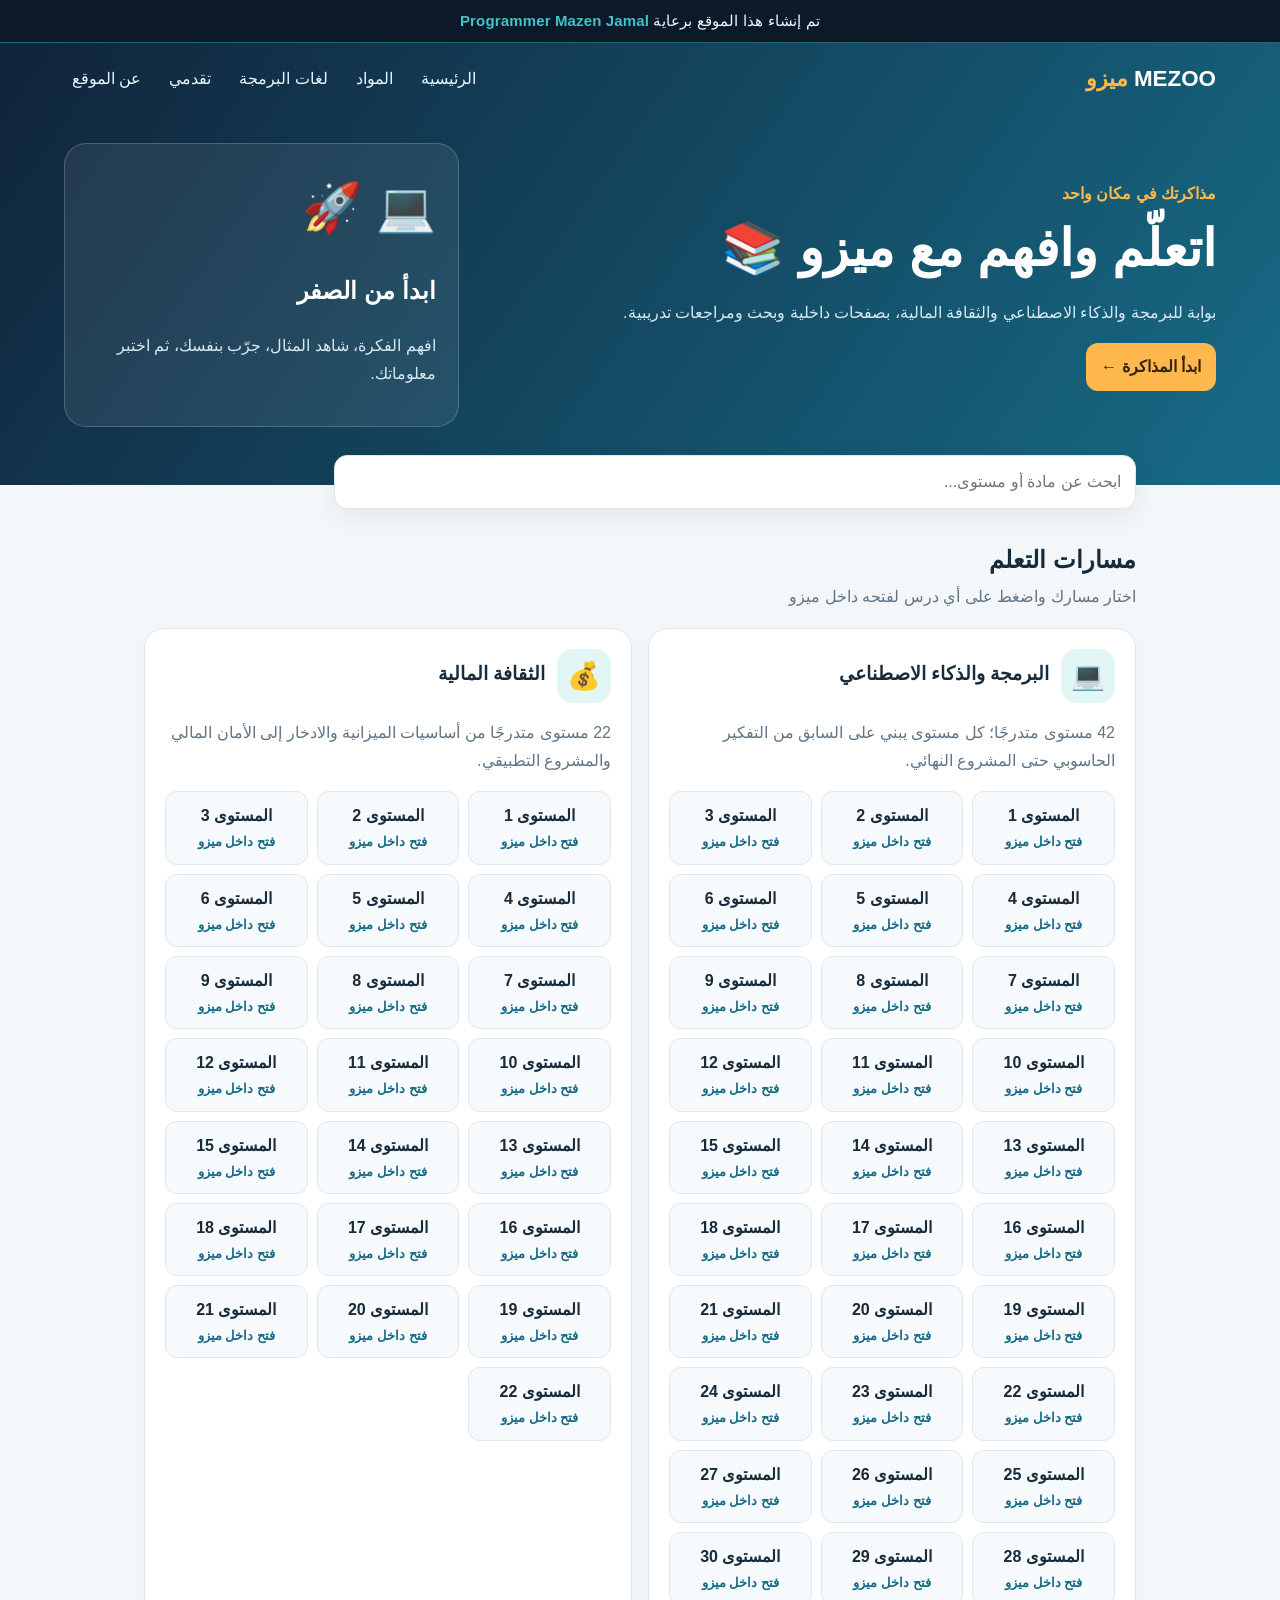
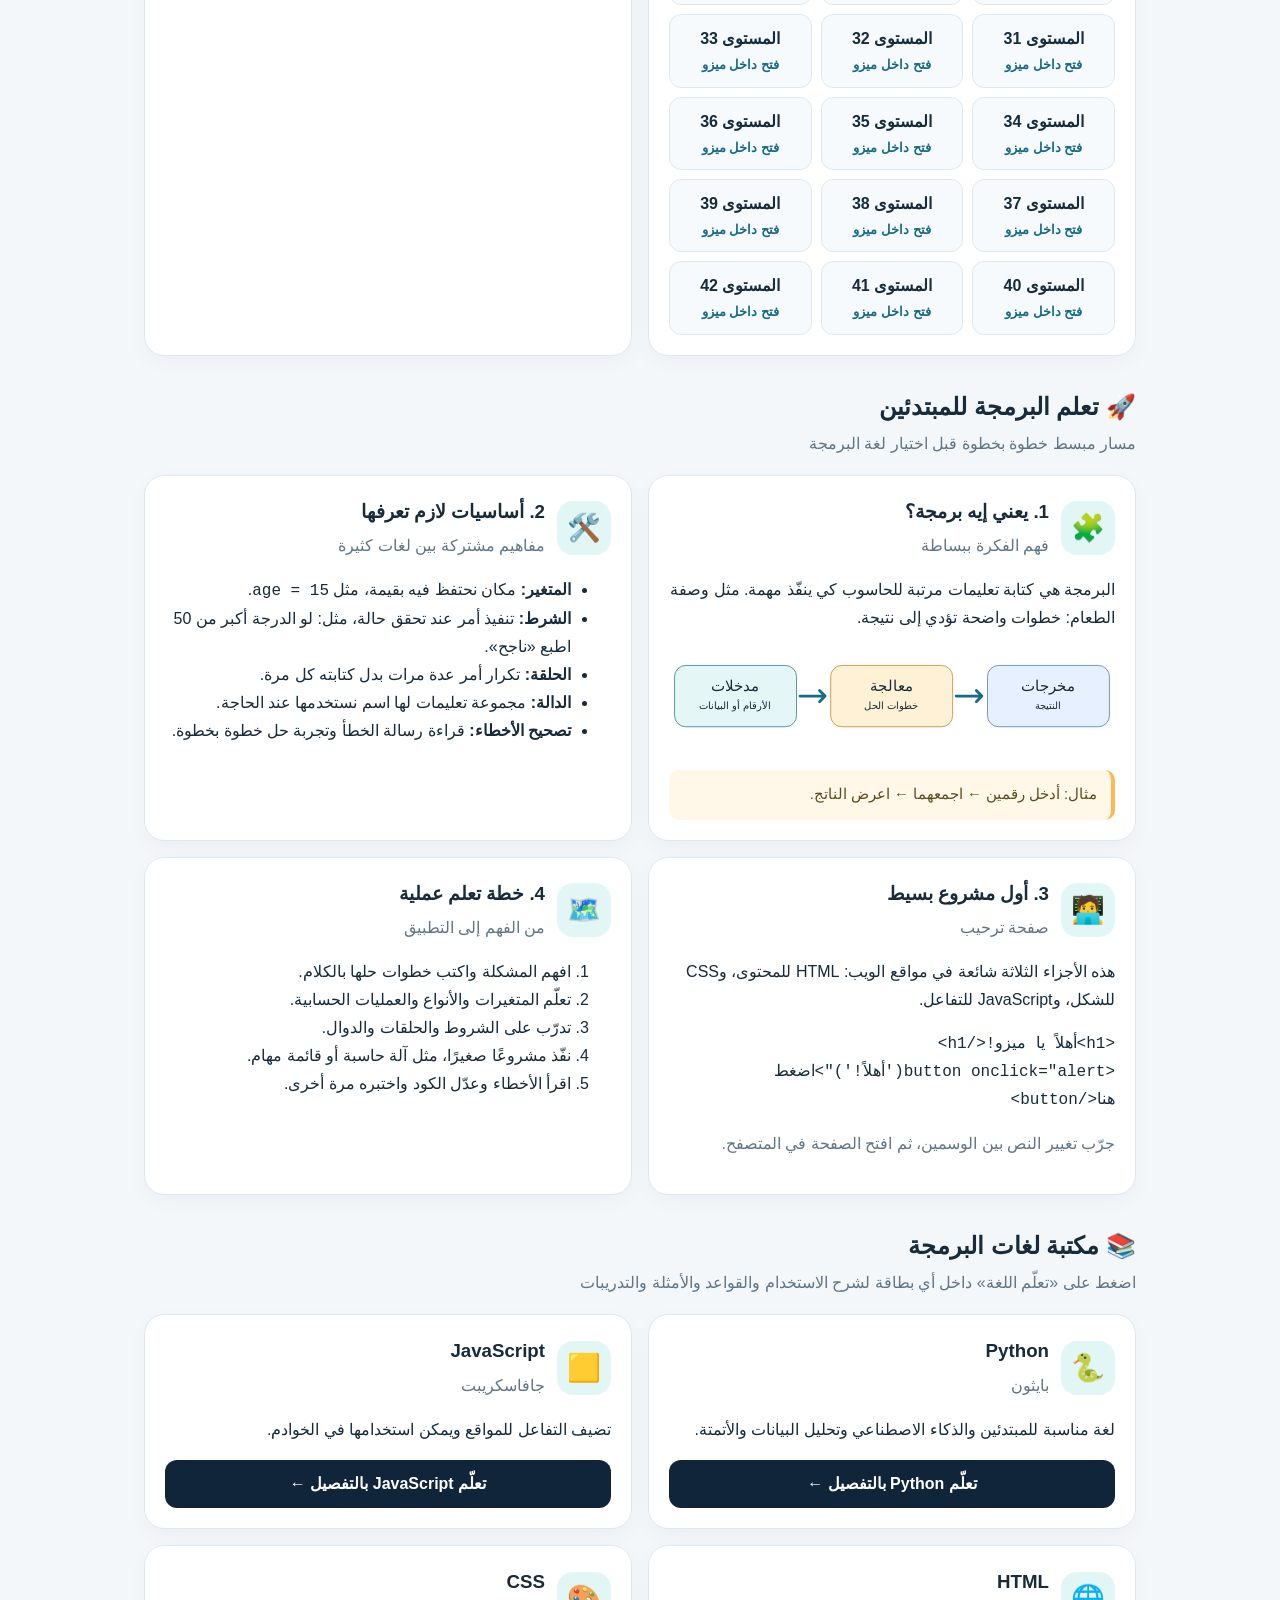
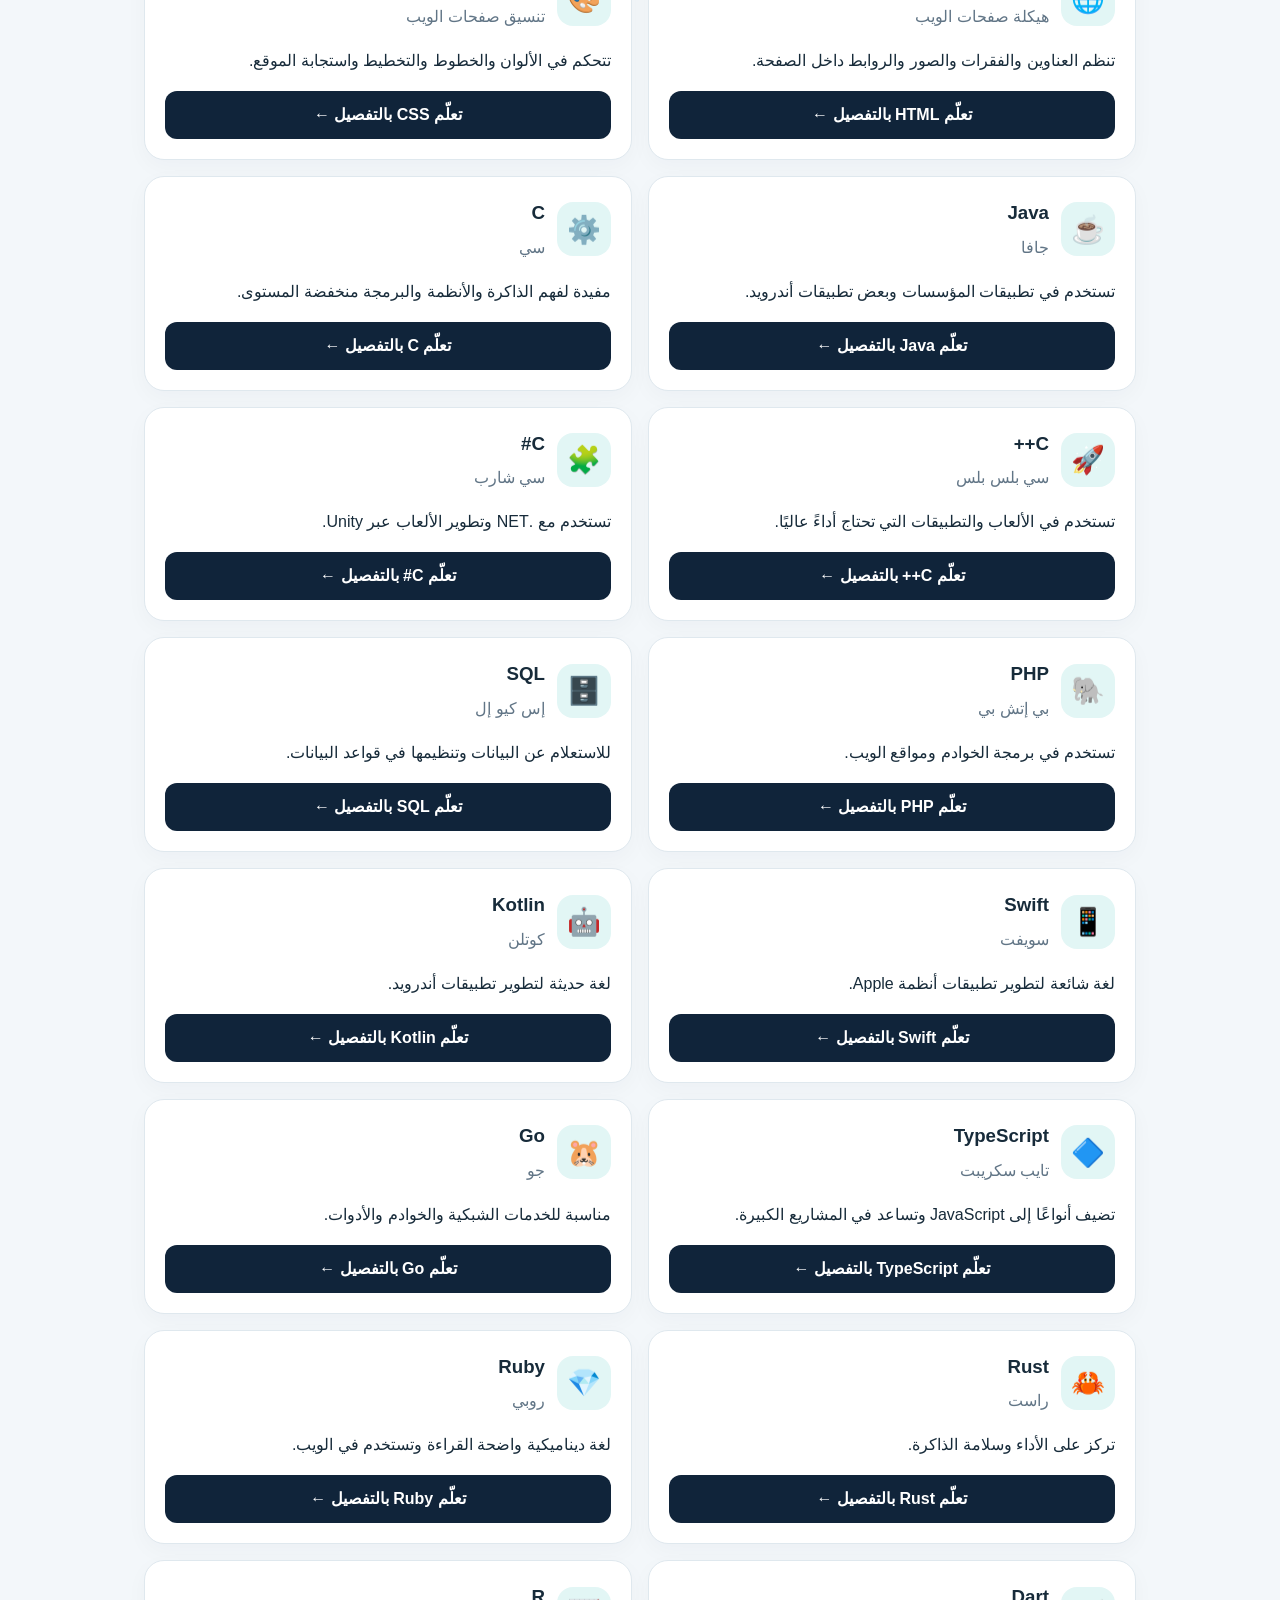
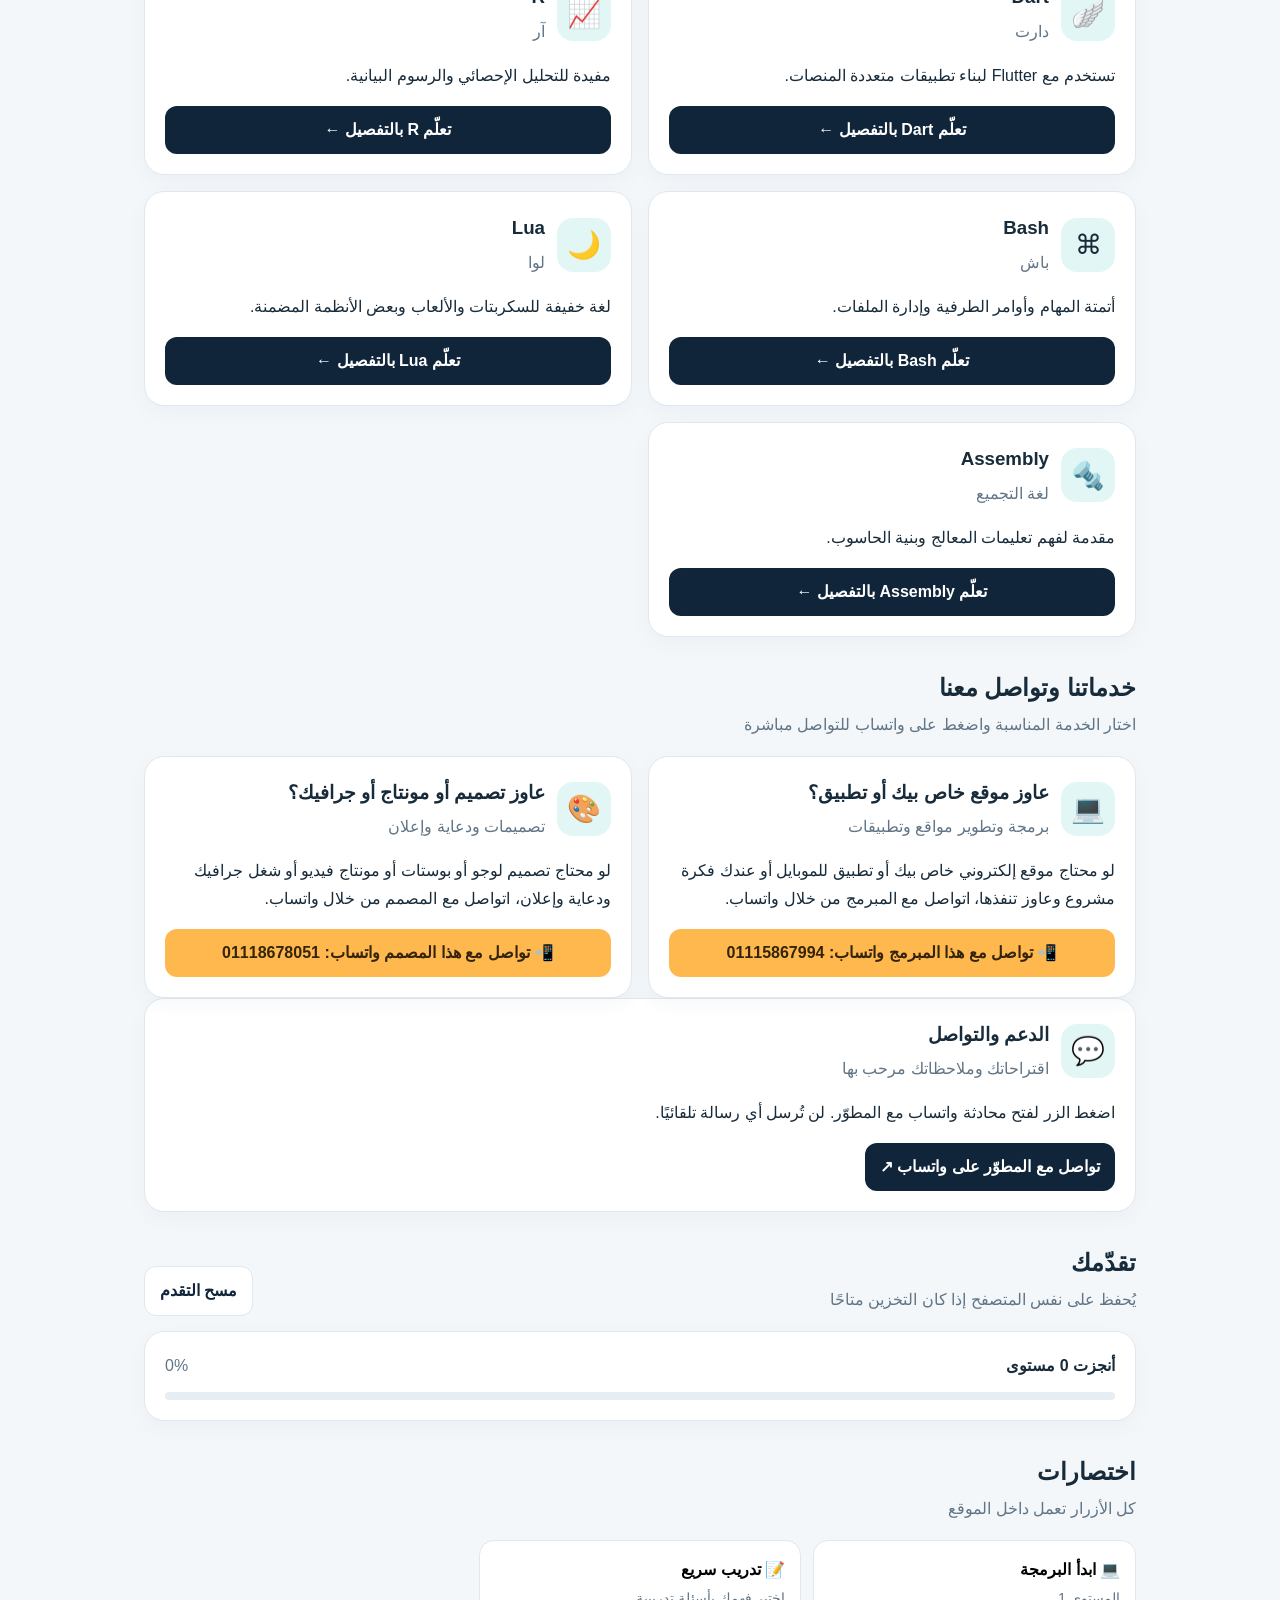
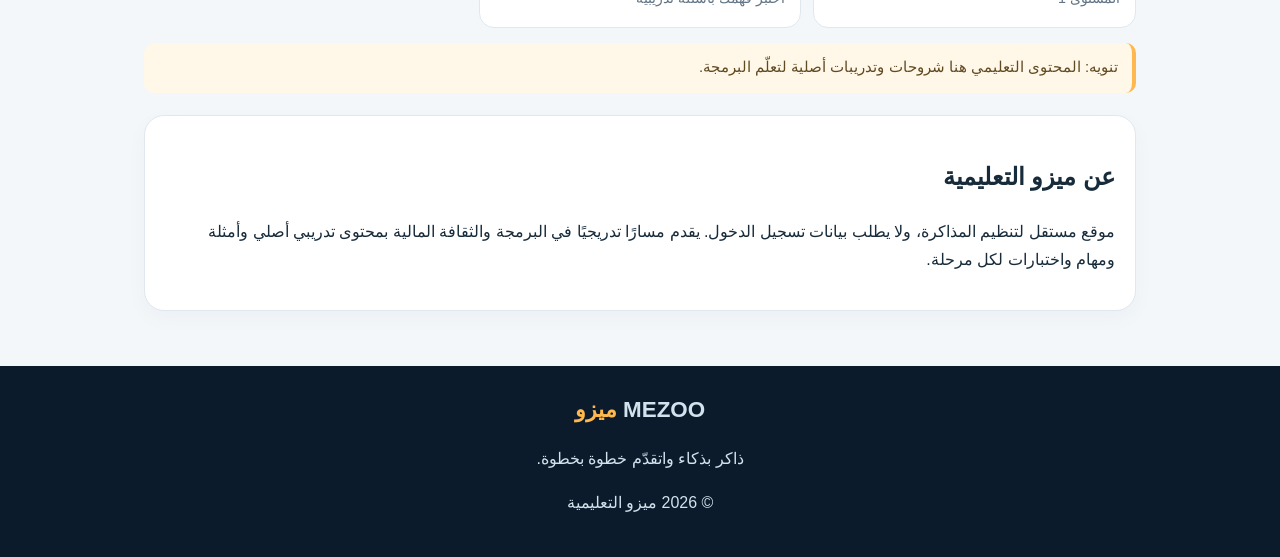
==== index.html @ 91791ab4 "Add files via upload" ====
<!DOCTYPE html>
<html lang="ar" dir="rtl">
<head>
<meta charset="UTF-8"><meta name="viewport" content="width=device-width, initial-scale=1, maximum-scale=1, minimum-scale=1, user-scalable=no, viewport-fit=cover>
<meta name="theme-color" content="#10243a">
<title>ميزو التعليمية | MEZOO</title>
<style>
:root{--navy:#10243a;--blue:#176b87;--cyan:#40c4c8;--gold:#ffb84d;--paper:#f3f7fa;--ink:#172b3a;--muted:#617586;--line:#dfe8ee;--white:#fff;--green:#18794e}
*{box-sizing:border-box}body{margin:0;font-family:Tahoma,Arial,sans-serif;background:var(--paper);color:var(--ink);line-height:1.75}button,input,select,textarea{font:inherit}button,a{touch-action:manipulation}a{color:inherit}.top{background:linear-gradient(125deg,#10243a,#176b87);color:#fff;padding:16px 5% 58px}.nav,.hero,.wrap{max-width:1120px;margin:auto}.nav{display:flex;justify-content:space-between;align-items:center;gap:12px;flex-wrap:wrap}.logo{font-size:1.4rem;font-weight:900}.logo span{color:var(--gold)}.navlinks{display:flex;gap:12px;flex-wrap:wrap}.navlinks a{color:#e8f7ff;text-decoration:none;padding:5px 8px;border-radius:9px}.navlinks a:hover{background:#ffffff1c}.hero{padding:45px 0 0;display:grid;grid-template-columns:1.3fr .7fr;gap:24px;align-items:center}.eyebrow{color:var(--gold);font-weight:bold}.hero h1{font-size:clamp(2rem,5vw,3.2rem);line-height:1.3;margin:8px 0}.hero p{color:#d7e9f2}.hero-box{background:#ffffff14;border:1px solid #ffffff30;border-radius:22px;padding:22px}.hero-box .emoji{font-size:3rem}.wrap{padding:0 5% 55px}.toolbar{display:grid;grid-template-columns:1fr 180px;gap:10px;margin-top:-30px;position:relative}input,select,textarea{width:100%;border:1px solid var(--line);border-radius:13px;padding:12px 14px;background:#fff;color:var(--ink)}.toolbar input{box-shadow:0 8px 24px #10243a12}.sectionhead{display:flex;justify-content:space-between;align-items:end;gap:12px;flex-wrap:wrap;margin:30px 0 15px}.sectionhead h2{margin:0;font-size:1.5rem}.sectionhead p{margin:2px 0;color:var(--muted)}.grid{display:grid;grid-template-columns:repeat(2,minmax(0,1fr));gap:16px}.card{background:#fff;border:1px solid var(--line);border-radius:20px;padding:20px;box-shadow:0 7px 22px #10243a08}.card h3{margin:0 0 4px}.muted{color:var(--muted)}.subject-top{display:flex;align-items:center;gap:12px}.subject-icon{width:54px;height:54px;display:grid;place-items:center;background:#e2f6f5;border-radius:16px;font-size:1.7rem}.levels{display:grid;grid-template-columns:repeat(3,minmax(0,1fr));gap:9px;margin-top:16px}.level-btn{background:#f6fafc;border:1px solid var(--line);border-radius:12px;padding:10px 5px;cursor:pointer;color:var(--ink)}.level-btn:hover,.level-btn:focus{border-color:var(--cyan);background:#eafafa}.level-btn small{display:block;color:var(--blue);font-weight:bold}.pill{display:inline-block;background:#edf5f8;border-radius:30px;padding:3px 10px;font-size:.8rem;margin:3px}.btn{border:0;border-radius:12px;padding:10px 15px;cursor:pointer;font-weight:bold}.primary{background:var(--gold);color:#34240b}.dark{background:var(--navy);color:#fff}.light{background:#fff;border:1px solid var(--line);color:var(--navy)}.btnrow{display:flex;gap:8px;flex-wrap:wrap;margin-top:14px}.notice{background:#fff8e8;border-right:4px solid var(--gold);border-radius:10px;padding:12px 14px;margin-top:15px;color:#614a22;font-size:.92rem}.panel{margin-top:22px}.panel-head{display:flex;justify-content:space-between;gap:10px;align-items:start;flex-wrap:wrap}.panel-body{margin-top:14px}.lesson{border:1px solid var(--line);border-radius:14px;padding:14px;margin:12px 0;background:#fbfdfe}.lesson h4{margin:0 0 6px}.answer{display:none;background:#eaf7f0;border-radius:10px;padding:10px;margin-top:10px}.answer.show{display:block}.question{padding:15px;border:1px solid var(--line);border-radius:14px;margin:12px 0;background:#fff}.option{display:block;padding:8px 10px;border:1px solid var(--line);border-radius:10px;margin:7px 0;cursor:pointer}.option input{width:auto;margin-left:7px}.correct{color:var(--green);font-weight:bold}.wrong{color:#a33;font-weight:bold}.progress{height:8px;background:#e6eef3;border-radius:10px;overflow:hidden}.progress span{display:block;height:100%;background:var(--cyan);width:0}.quick{display:grid;grid-template-columns:repeat(3,1fr);gap:12px}.quick button{background:#fff;border:1px solid var(--line);border-radius:15px;text-align:right;padding:15px;cursor:pointer}.quick strong{display:block}.quick span{font-size:.9rem;color:var(--muted)}.hidden{display:none!important}footer{background:#0b1b2b;color:#d3e2ec;text-align:center;padding:24px 5%}#homeView{display:block}#readerView{display:none}#readerView.active{display:block}#homeView.inactive{display:none}
@media(max-width:700px){.hero{grid-template-columns:1fr;padding-top:30px}.hero-box{display:none}.toolbar{grid-template-columns:1fr}.grid{grid-template-columns:1fr}.quick{grid-template-columns:1fr}.levels{grid-template-columns:repeat(3,minmax(0,1fr))}.navlinks{gap:4px}.navlinks a{font-size:.85rem}}
.language-hero{display:grid;grid-template-columns:1fr 1fr;gap:14px;align-items:center}.language-hero svg{width:100%;height:auto;background:#f2f8fb;border-radius:16px;padding:10px}.lesson ul,.lesson ol{padding-right:22px}.learn-lang{width:100%}@media(max-width:700px){.language-hero{grid-template-columns:1fr}}\npre{white-space:pre-wrap;direction:ltr;text-align:left;background:#10243a;color:#e7f7ff;padding:12px;border-radius:10px;overflow:auto}code{font-family:Consolas,monospace}.btn:disabled{cursor:not-allowed}\n.contact-grid{grid-template-columns:repeat(auto-fit,minmax(260px,1fr))}.contact-card .btn{display:flex;justify-content:center;text-align:center;text-decoration:none;white-space:normal;line-height:1.7;margin-top:12px}

/* Mobile-first sizing */
*,*::before,*::after{box-sizing:border-box}
html,body{width:100%;max-width:100%;margin:0;overflow-x:hidden;-webkit-text-size-adjust:100%}
img,video,canvas,svg{max-width:100%;height:auto}
button,input,select,textarea{max-width:100%;font:inherit}
pre,code{overflow-wrap:anywhere;white-space:pre-wrap}
.container,main,header,footer,section,.grid,.card,.hero,.nav,.topbar{min-width:0;max-width:100%}
@media(max-width:600px){.container{width:100%!important;max-width:100%!important;padding-left:14px!important;padding-right:14px!important}.grid{grid-template-columns:minmax(0,1fr)!important}.hero{grid-template-columns:minmax(0,1fr)!important;gap:16px!important}.hero h1{font-size:clamp(25px,7vw,34px)!important;line-height:1.25!important;overflow-wrap:anywhere}h1,h2,h3,p{overflow-wrap:anywhere}.card{padding:16px!important}.nav,.topbar{flex-wrap:wrap;gap:8px}.btn,button{min-height:42px}input,select,textarea{min-width:0}.grid>*,.row>*,.subject-top>*{min-width:0}}

.lesson-tag{display:inline-block;background:#e2f5f4;color:#176b70;border-radius:999px;padding:5px 10px;font-size:.82rem;font-weight:700;margin-bottom:8px}
.mini-tip{background:#f0f7ff;border-right:4px solid #3986b7;border-radius:8px;padding:10px 12px;margin-top:12px}
.exercise-grid{display:grid;grid-template-columns:repeat(3,minmax(0,1fr));gap:10px}
.exercise{background:var(--glass,rgba(255,255,255,.75));border:1px solid rgba(100,120,140,.18);border-radius:12px;padding:12px}
.exercise strong{color:#176b87}.exercise p{margin-bottom:0}
.roadmap{display:grid;grid-template-columns:repeat(2,minmax(0,1fr));gap:10px}
.roadmap>div{border:1px solid rgba(100,120,140,.2);border-radius:12px;padding:12px}
.roadmap span{display:inline-flex;background:#176b87;color:#fff;border-radius:8px;padding:3px 7px;margin-left:6px;font-size:.8rem}
.roadmap p{margin-bottom:0}
@media(max-width:520px){.exercise-grid{grid-template-columns:1fr}.roadmap{grid-template-columns:1fr}.language-hero{gap:12px}}
.creator-credit{padding:8px 14px;text-align:center;background:#0b1928;color:#eafcff;font-size:clamp(12px,2.8vw,15px);letter-spacing:.15px;border-bottom:1px solid rgba(64,196,200,.45)}.creator-credit strong{color:#40c4c8;font-weight:800}
</style>
</head>
<body>
<div class="creator-credit" role="note" aria-label="رعاية الموقع">تم إنشاء هذا الموقع برعاية <strong>Programmer Mazen Jamal</strong></div>
<header class="top">
<nav class="nav"><div class="logo">MEZOO <span>ميزو</span></div><div class="navlinks"><a href="#home" data-nav="home">الرئيسية</a><a href="#subjects" data-nav="subjects">المواد</a><a href="#languages" data-nav="languages">لغات البرمجة</a><a href="#progress" data-nav="progress">تقدمي</a><a href="#about" data-nav="about">عن الموقع</a></div></nav>
<div class="hero"><div><div class="eyebrow">مذاكرتك في مكان واحد</div><h1>اتعلّم وافهم مع ميزو 📚</h1><p>بوابة للبرمجة والذكاء الاصطناعي والثقافة المالية، بصفحات داخلية وبحث ومراجعات تدريبية.</p><button class="btn primary" id="startBtn">ابدأ المذاكرة ←</button></div><div class="hero-box"><div class="emoji">💻 🚀</div><h2>ابدأ من الصفر</h2><p>افهم الفكرة، شاهد المثال، جرّب بنفسك، ثم اختبر معلوماتك.</p></div></div>
</header>
<main class="wrap">
<div id="homeView">
<div class="toolbar"><input id="search" type="search" placeholder="ابحث عن مادة أو مستوى..." aria-label="بحث"><select id="gradeFilter" aria-label="تصفية المحتوى" style="display:none"><option value="all">كل المحتوى</option></select></div>
<div class="sectionhead" id="subjects"><div><h2>مسارات التعلم</h2><p>اختار مسارك واضغط على أي درس لفتحه داخل ميزو</p></div></div>
<div class="grid" id="cards">
<section class="card searchable" data-grade="first" data-words="برمجة ذكاء اصطناعي  أولى ثانوي"><div class="subject-top"><div class="subject-icon">💻</div><div><h3>البرمجة والذكاء الاصطناعي</h3></div></div><p class="muted">42 مستوى متدرجًا؛ كل مستوى يبني على السابق من التفكير الحاسوبي حتى المشروع النهائي.</p><div class="levels" id="prog1"></div></section>
<section class="card searchable" data-grade="second" data-words="ثقافة مالية تانية ثانوي فلوس ادخار ميزانية"><div class="subject-top"><div class="subject-icon">💰</div><div><h3>الثقافة المالية</h3></div></div><p class="muted">22 مستوى متدرجًا من أساسيات الميزانية والادخار إلى الأمان المالي والمشروع التطبيقي.</p><div class="levels" id="fin2"></div></section>
</div>

<div class="sectionhead" id="beginner"><div><h2>🚀 تعلم البرمجة للمبتدئين</h2><p>مسار مبسط خطوة بخطوة قبل اختيار لغة البرمجة</p></div></div>
<div class="grid beginner-grid">
 <article class="card searchable" data-grade="all" data-words="مبتدئ برمجة خوارزمية حل مشكلة"><div class="subject-top"><div class="subject-icon">🧩</div><div><h3>1. يعني إيه برمجة؟</h3><span class="muted">فهم الفكرة ببساطة</span></div></div><p>البرمجة هي كتابة تعليمات مرتبة للحاسوب كي ينفّذ مهمة. مثل وصفة الطعام: خطوات واضحة تؤدي إلى نتيجة.</p><svg viewBox="0 0 640 140" role="img" aria-label="رسم توضيحي لمسار البرمجة" style="width:100%;height:auto"><rect x="8" y="25" width="175" height="88" rx="16" fill="#e4f6f5" stroke="#176b87"/><rect x="232" y="25" width="175" height="88" rx="16" fill="#fff1d6" stroke="#b87914"/><rect x="457" y="25" width="175" height="88" rx="16" fill="#e7f0ff" stroke="#3e6da8"/><g fill="#172b3a" font-size="21" text-anchor="middle" font-family="Arial"><text x="95" y="62">مدخلات</text><text x="95" y="88" font-size="15">الأرقام أو البيانات</text><text x="319" y="62">معالجة</text><text x="319" y="88" font-size="15">خطوات الحل</text><text x="544" y="62">مخرجات</text><text x="544" y="88" font-size="15">النتيجة</text></g><path d="M188 69 H224 M216 61 L224 69 L216 77 M412 69 H449 M441 61 L449 69 L441 77" stroke="#176b87" stroke-width="4" fill="none" stroke-linecap="round" stroke-linejoin="round"/></svg><div class="notice">مثال: أدخل رقمين ← اجمعهما ← اعرض الناتج.</div></article>
 <article class="card searchable" data-grade="all" data-words="مبتدئ متغيرات شروط حلقات دوال"><div class="subject-top"><div class="subject-icon">🛠️</div><div><h3>2. أساسيات لازم تعرفها</h3><span class="muted">مفاهيم مشتركة بين لغات كثيرة</span></div></div><ul><li><b>المتغير:</b> مكان نحتفظ فيه بقيمة، مثل <code>age = 15</code>.</li><li><b>الشرط:</b> تنفيذ أمر عند تحقق حالة، مثل: لو الدرجة أكبر من 50 اطبع «ناجح».</li><li><b>الحلقة:</b> تكرار أمر عدة مرات بدل كتابته كل مرة.</li><li><b>الدالة:</b> مجموعة تعليمات لها اسم نستخدمها عند الحاجة.</li><li><b>تصحيح الأخطاء:</b> قراءة رسالة الخطأ وتجربة حل خطوة بخطوة.</li></ul></article>
 <article class="card searchable" data-grade="all" data-words="مبتدئ اول مشروع html css javascript"><div class="subject-top"><div class="subject-icon">🧑‍💻</div><div><h3>3. أول مشروع بسيط</h3><span class="muted">صفحة ترحيب</span></div></div><p>هذه الأجزاء الثلاثة شائعة في مواقع الويب: HTML للمحتوى، وCSS للشكل، وJavaScript للتفاعل.</p><pre><code>&lt;h1&gt;أهلاً يا ميزو!&lt;/h1&gt;
&lt;button onclick="alert('أهلاً!')"&gt;اضغط هنا&lt;/button&gt;</code></pre><p class="muted">جرّب تغيير النص بين الوسمين، ثم افتح الصفحة في المتصفح.</p></article>
 <article class="card searchable" data-grade="all" data-words="مبتدئ خطة تعلم تدريب مشاريع"><div class="subject-top"><div class="subject-icon">🗺️</div><div><h3>4. خطة تعلم عملية</h3><span class="muted">من الفهم إلى التطبيق</span></div></div><ol><li>افهم المشكلة واكتب خطوات حلها بالكلام.</li><li>تعلّم المتغيرات والأنواع والعمليات الحسابية.</li><li>تدرّب على الشروط والحلقات والدوال.</li><li>نفّذ مشروعًا صغيرًا، مثل آلة حاسبة أو قائمة مهام.</li><li>اقرأ الأخطاء وعدّل الكود واختبره مرة أخرى.</li></ol></article>
</div>
<div class="sectionhead" id="languages"><div><h2>📚 مكتبة لغات البرمجة</h2><p>اضغط على «تعلّم اللغة» داخل أي بطاقة لشرح الاستخدام والقواعد والأمثلة والتدريبات</p></div></div>
<div class="grid" id="languageGrid">
<article class="card searchable language-card" data-grade="all" data-words="python بايثون ذكاء اصطناعي بيانات أتمتة"><div class="subject-top"><div class="subject-icon">🐍</div><div><h3>Python</h3><span class="muted">بايثون</span></div></div><p>لغة مناسبة للمبتدئين والذكاء الاصطناعي وتحليل البيانات والأتمتة.</p><div class="btnrow"><button class="btn dark learn-lang" data-lang="Python">تعلّم Python بالتفصيل ←</button></div></article>
<article class="card searchable language-card" data-grade="all" data-words="javascript جافاسكريبت ويب مواقع"><div class="subject-top"><div class="subject-icon">🟨</div><div><h3>JavaScript</h3><span class="muted">جافاسكريبت</span></div></div><p>تضيف التفاعل للمواقع ويمكن استخدامها في الخوادم.</p><div class="btnrow"><button class="btn dark learn-lang" data-lang="JavaScript">تعلّم JavaScript بالتفصيل ←</button></div></article>
<article class="card searchable language-card" data-grade="all" data-words="html اتش تي ام ال هيكلة مواقع"><div class="subject-top"><div class="subject-icon">🌐</div><div><h3>HTML</h3><span class="muted">هيكلة صفحات الويب</span></div></div><p>تنظم العناوين والفقرات والصور والروابط داخل الصفحة.</p><div class="btnrow"><button class="btn dark learn-lang" data-lang="HTML">تعلّم HTML بالتفصيل ←</button></div></article>
<article class="card searchable language-card" data-grade="all" data-words="css سي اس اس تصميم الوان تنسيق"><div class="subject-top"><div class="subject-icon">🎨</div><div><h3>CSS</h3><span class="muted">تنسيق صفحات الويب</span></div></div><p>تتحكم في الألوان والخطوط والتخطيط واستجابة الموقع.</p><div class="btnrow"><button class="btn dark learn-lang" data-lang="CSS">تعلّم CSS بالتفصيل ←</button></div></article>
<article class="card searchable language-card" data-grade="all" data-words="java جافا تطبيقات اندرويد"><div class="subject-top"><div class="subject-icon">☕</div><div><h3>Java</h3><span class="muted">جافا</span></div></div><p>تستخدم في تطبيقات المؤسسات وبعض تطبيقات أندرويد.</p><div class="btnrow"><button class="btn dark learn-lang" data-lang="Java">تعلّم Java بالتفصيل ←</button></div></article>
<article class="card searchable language-card" data-grade="all" data-words="c سي برمجة انظمة"><div class="subject-top"><div class="subject-icon">⚙️</div><div><h3>C</h3><span class="muted">سي</span></div></div><p>مفيدة لفهم الذاكرة والأنظمة والبرمجة منخفضة المستوى.</p><div class="btnrow"><button class="btn dark learn-lang" data-lang="C">تعلّم C بالتفصيل ←</button></div></article>
<article class="card searchable language-card" data-grade="all" data-words="cpp c++ سي بلس بلس العاب اداء"><div class="subject-top"><div class="subject-icon">🚀</div><div><h3>C++</h3><span class="muted">سي بلس بلس</span></div></div><p>تستخدم في الألعاب والتطبيقات التي تحتاج أداءً عاليًا.</p><div class="btnrow"><button class="btn dark learn-lang" data-lang="C++">تعلّم C++ بالتفصيل ←</button></div></article>
<article class="card searchable language-card" data-grade="all" data-words="csharp سي شارب دوت نت العاب"><div class="subject-top"><div class="subject-icon">🧩</div><div><h3>C#</h3><span class="muted">سي شارب</span></div></div><p>تستخدم مع .NET وتطوير الألعاب عبر Unity.</p><div class="btnrow"><button class="btn dark learn-lang" data-lang="C#">تعلّم C# بالتفصيل ←</button></div></article>
<article class="card searchable language-card" data-grade="all" data-words="php بي اتش بي مواقع خوادم"><div class="subject-top"><div class="subject-icon">🐘</div><div><h3>PHP</h3><span class="muted">بي إتش بي</span></div></div><p>تستخدم في برمجة الخوادم ومواقع الويب.</p><div class="btnrow"><button class="btn dark learn-lang" data-lang="PHP">تعلّم PHP بالتفصيل ←</button></div></article>
<article class="card searchable language-card" data-grade="all" data-words="sql قواعد بيانات استعلام"><div class="subject-top"><div class="subject-icon">🗄️</div><div><h3>SQL</h3><span class="muted">إس كيو إل</span></div></div><p>للاستعلام عن البيانات وتنظيمها في قواعد البيانات.</p><div class="btnrow"><button class="btn dark learn-lang" data-lang="SQL">تعلّم SQL بالتفصيل ←</button></div></article>
<article class="card searchable language-card" data-grade="all" data-words="swift سويفت ايفون ios"><div class="subject-top"><div class="subject-icon">📱</div><div><h3>Swift</h3><span class="muted">سويفت</span></div></div><p>لغة شائعة لتطوير تطبيقات أنظمة Apple.</p><div class="btnrow"><button class="btn dark learn-lang" data-lang="Swift">تعلّم Swift بالتفصيل ←</button></div></article>
<article class="card searchable language-card" data-grade="all" data-words="kotlin كوتلن اندرويد"><div class="subject-top"><div class="subject-icon">🤖</div><div><h3>Kotlin</h3><span class="muted">كوتلن</span></div></div><p>لغة حديثة لتطوير تطبيقات أندرويد.</p><div class="btnrow"><button class="btn dark learn-lang" data-lang="Kotlin">تعلّم Kotlin بالتفصيل ←</button></div></article>
<article class="card searchable language-card" data-grade="all" data-words="typescript تايب سكريبت ويب"><div class="subject-top"><div class="subject-icon">🔷</div><div><h3>TypeScript</h3><span class="muted">تايب سكريبت</span></div></div><p>تضيف أنواعًا إلى JavaScript وتساعد في المشاريع الكبيرة.</p><div class="btnrow"><button class="btn dark learn-lang" data-lang="TypeScript">تعلّم TypeScript بالتفصيل ←</button></div></article>
<article class="card searchable language-card" data-grade="all" data-words="go golang جو خوادم"><div class="subject-top"><div class="subject-icon">🐹</div><div><h3>Go</h3><span class="muted">جو</span></div></div><p>مناسبة للخدمات الشبكية والخوادم والأدوات.</p><div class="btnrow"><button class="btn dark learn-lang" data-lang="Go">تعلّم Go بالتفصيل ←</button></div></article>
<article class="card searchable language-card" data-grade="all" data-words="rust راست انظمة امان"><div class="subject-top"><div class="subject-icon">🦀</div><div><h3>Rust</h3><span class="muted">راست</span></div></div><p>تركز على الأداء وسلامة الذاكرة.</p><div class="btnrow"><button class="btn dark learn-lang" data-lang="Rust">تعلّم Rust بالتفصيل ←</button></div></article>
<article class="card searchable language-card" data-grade="all" data-words="ruby روبي ويب"><div class="subject-top"><div class="subject-icon">💎</div><div><h3>Ruby</h3><span class="muted">روبي</span></div></div><p>لغة ديناميكية واضحة القراءة وتستخدم في الويب.</p><div class="btnrow"><button class="btn dark learn-lang" data-lang="Ruby">تعلّم Ruby بالتفصيل ←</button></div></article>
<article class="card searchable language-card" data-grade="all" data-words="dart دارت flutter تطبيقات"><div class="subject-top"><div class="subject-icon">🪽</div><div><h3>Dart</h3><span class="muted">دارت</span></div></div><p>تستخدم مع Flutter لبناء تطبيقات متعددة المنصات.</p><div class="btnrow"><button class="btn dark learn-lang" data-lang="Dart">تعلّم Dart بالتفصيل ←</button></div></article>
<article class="card searchable language-card" data-grade="all" data-words="r ار احصاء بيانات"><div class="subject-top"><div class="subject-icon">📈</div><div><h3>R</h3><span class="muted">آر</span></div></div><p>مفيدة للتحليل الإحصائي والرسوم البيانية.</p><div class="btnrow"><button class="btn dark learn-lang" data-lang="R">تعلّم R بالتفصيل ←</button></div></article>
  <article class="card searchable language-card" data-grade="all" data-words="bash باش طرفية أوامر أنظمة أتمتة"><div class="subject-top"><div class="subject-icon">⌘</div><div><h3>Bash</h3><span class="muted">باش</span></div></div><p>أتمتة المهام وأوامر الطرفية وإدارة الملفات.</p><div class="btnrow"><button class="btn dark learn-lang" data-lang="Bash">تعلّم Bash بالتفصيل ←</button></div></article>
  <article class="card searchable language-card" data-grade="all" data-words="lua لوا ألعاب سكربتات"><div class="subject-top"><div class="subject-icon">🌙</div><div><h3>Lua</h3><span class="muted">لوا</span></div></div><p>لغة خفيفة للسكربتات والألعاب وبعض الأنظمة المضمنة.</p><div class="btnrow"><button class="btn dark learn-lang" data-lang="Lua">تعلّم Lua بالتفصيل ←</button></div></article>
  <article class="card searchable language-card" data-grade="all" data-words="assembly لغة التجميع معالج أنظمة منخفضة المستوى"><div class="subject-top"><div class="subject-icon">🔩</div><div><h3>Assembly</h3><span class="muted">لغة التجميع</span></div></div><p>مقدمة لفهم تعليمات المعالج وبنية الحاسوب.</p><div class="btnrow"><button class="btn dark learn-lang" data-lang="Assembly">تعلّم Assembly بالتفصيل ←</button></div></article>
</div>
<section id="languageReader" class="card panel hidden" aria-live="polite">
 <div class="panel-head"><div><span class="pill">دليل اللغة</span><h2 id="languageTitle" style="margin:10px 0 0">تعلّم لغة البرمجة</h2><div id="languageSubtitle" class="muted"></div></div><button class="btn light" id="closeLanguage">إغلاق ×</button></div>
 <div id="languageContent" class="panel-body"></div>
</section>
<div class="sectionhead" id="contact"><div><h2>خدماتنا وتواصل معنا</h2><p>اختار الخدمة المناسبة واضغط على واتساب للتواصل مباشرة</p></div></div>
<div class="grid contact-grid">
 <article class="card contact-card searchable" data-grade="all" data-words="مبرمج موقع تطبيق برمجة تطوير مواقع تطبيقات واتساب">
  <div class="subject-top"><div class="subject-icon">💻</div><div><h3>عاوز موقع خاص بيك أو تطبيق؟</h3><span class="muted">برمجة وتطوير مواقع وتطبيقات</span></div></div>
  <p>لو محتاج موقع إلكتروني خاص بيك أو تطبيق للموبايل أو عندك فكرة مشروع وعاوز تنفذها، اتواصل مع المبرمج من خلال واتساب.</p>
  <a class="btn primary" href="https://wa.me/201115867994" target="_blank" rel="noopener noreferrer">📲 تواصل مع هذا المبرمج واتساب: 01115867994</a>
 </article>
 <article class="card contact-card searchable" data-grade="all" data-words="مصمم جرافيك تصميم مونتاج دعاية اعلان اعلانات فيديو لوجو بوستات واتساب">
  <div class="subject-top"><div class="subject-icon">🎨</div><div><h3>عاوز تصميم أو مونتاج أو جرافيك؟</h3><span class="muted">تصميمات ودعاية وإعلان</span></div></div>
  <p>لو محتاج تصميم لوجو أو بوستات أو مونتاج فيديو أو شغل جرافيك ودعاية وإعلان، اتواصل مع المصمم من خلال واتساب.</p>
  <a class="btn primary" href="https://wa.me/201118678051" target="_blank" rel="noopener noreferrer">📲 تواصل مع هذا المصمم واتساب: 01118678051</a>
 </article>
</div>
<div class="card"><div class="subject-top"><div class="subject-icon">💬</div><div><h3>الدعم والتواصل</h3><span class="muted">اقتراحاتك وملاحظاتك مرحب بها</span></div></div><p>اضغط الزر لفتح محادثة واتساب مع المطوّر. لن تُرسل أي رسالة تلقائيًا.</p><div class="btnrow"><a class="btn dark" href="https://wa.me/201115867994" target="_blank" rel="noopener noreferrer" style="text-decoration:none">تواصل مع المطوّر على واتساب ↗</a></div></div>

<div class="sectionhead" id="progress"><div><h2>تقدّمك</h2><p>يُحفظ على نفس المتصفح إذا كان التخزين متاحًا</p></div><button class="btn light" id="resetProgress">مسح التقدم</button></div>
<div class="card"><div class="panel-head"><strong id="progressText">أنجزت 0 مستوى</strong><span class="muted" id="progressCount">0%</span></div><div class="progress" style="margin-top:12px"><span id="progressBar"></span></div></div>
<div class="sectionhead"><div><h2>اختصارات</h2><p>كل الأزرار تعمل داخل الموقع</p></div></div>
<div class="quick"><button data-open="programming|first|1"><strong>💻 ابدأ البرمجة</strong><span>المستوى 1</span></button><button id="practiceBtn"><strong>📝 تدريب سريع</strong><span>اختبر فهمك بأسئلة تدريبية</span></button></div>
<div class="notice">تنويه: المحتوى التعليمي هنا شروحات وتدريبات أصلية لتعلّم البرمجة.</div>
</div>
<section id="readerView" class="card">
<div class="panel-head"><div><button class="btn light" id="backBtn">← رجوع للمستويات</button><h2 id="readerTitle" style="margin:14px 0 0">المستوى</h2><div class="muted" id="readerSubtitle"></div></div><button class="btn primary" id="completeBtn">✓ علّم كمكتمل</button></div>
<div class="panel-body" id="readerContent"></div>
<div class="btnrow"><button class="btn dark" id="quizBtn">ابدأ اختبار المستوى</button><button class="btn light" id="prevBtn">المستوى السابق</button><button class="btn light" id="nextBtn">المستوى التالي</button></div>
<div id="quizArea"></div>
</section>
<section id="about" class="card panel"><h2>عن ميزو التعليمية</h2><p>موقع مستقل لتنظيم المذاكرة، ولا يطلب بيانات تسجيل الدخول. يقدم مسارًا تدريجيًا في البرمجة والثقافة المالية بمحتوى تدريبي أصلي وأمثلة ومهام واختبارات لكل مرحلة.</p></section>
</main>
<footer><div class="logo">MEZOO <span>ميزو</span></div><p>ذاكر بذكاء واتقدّم خطوة بخطوة.</p><p>© <span id="year"></span> ميزو التعليمية</p></footer>
<script>
const $=s=>document.querySelector(s);
const titles={programming:'البرمجة والذكاء الاصطناعي',finance:'الثقافة المالية'};
const gradeNames={first:'',second:''};
let current={subject:'programming',grade:'first',level:1};
const progressKey='mezo_completed_v1';
function getCompleted(){try{return JSON.parse(localStorage.getItem(progressKey)||'[]')}catch(e){return []}}
function saveCompleted(a){try{localStorage.setItem(progressKey,JSON.stringify(a))}catch(e){} updateProgress()}
function keyOf(s,g,n){return [s,g,n].join('-')}
function createLevels(id,count,subject,grade){const el=document.getElementById(id);if(!el)return;for(let n=1;n<=count;n++){let b=document.createElement('button');b.className='level-btn';b.innerHTML='<b>المستوى '+n+'</b><small>فتح داخل ميزو</small>';b.addEventListener('click',()=>openLevel(subject,grade,n));el.appendChild(b)}}
createLevels('prog1',42,'programming','first');createLevels('fin2',22,'finance','second');
function updateProgress(){let n=getCompleted().length;let max=64;$('#progressText').textContent='أنجزت '+n+' مستوى';$('#progressCount').textContent=Math.min(100,Math.round(n/max*100))+'%';$('#progressBar').style.width=Math.min(100,n/max*100)+'%';}
const programmingCurriculum = [
{title:'ما هي البرمجة؟',concept:'البرمجة هي تحويل المشكلة إلى تعليمات واضحة يستطيع الحاسوب تنفيذها. نبدأ بفهم المطلوب، ثم نحدد المدخلات والخطوات والمخرجات.',example:'مهمة: احسب مجموع 3 و4. المدخلات: 3 و4. المعالجة: 3 + 4. المخرج: 7.',task:'اكتب خطوات إعداد كوب شاي كأنك تشرحها لجهاز ينفذ التعليمات حرفيًا.',next:'في المستوى التالي سنحوّل خطوات الحل إلى خوارزمية مرتبة.'},
{title:'الخوارزمية وترتيب الخطوات',concept:'الخوارزمية مجموعة خطوات محددة ومرتبة لحل مشكلة. إذا تغيّر ترتيب بعض الخطوات فقد تتغير النتيجة.',example:'1) اقرأ الطول والعرض. 2) احسب الطول × العرض. 3) اعرض المساحة.',task:'اكتب خوارزمية لحساب متوسط ثلاث درجات، وحدد أول خطوة وآخر خطوة.',next:'سنمثل الخوارزمية برسم بسيط قبل كتابة الكود.'},
{title:'المدخلات والمعالجة والمخرجات',concept:'المدخلات هي البيانات التي نستقبلها، والمعالجة هي العمليات عليها، والمخرجات هي النتيجة التي نعرضها.',example:'مدخلات: سعر 50 وكمية 3. المعالجة: 50 × 3. المخرج: 150.',task:'في برنامج يحول الساعات إلى دقائق، حدد المدخلات والمعالجة والمخرجات.',next:'سنستخدم المخطط الانسيابي لتمثيل هذه الخطوات.'},
{title:'المخطط الانسيابي',concept:'المخطط الانسيابي يرسم مسار الحل باستخدام رموز: بداية ونهاية، إدخال وإخراج، عملية، وقرار.',example:'بداية → أدخل رقمًا → اضربه في 2 → اعرض النتيجة → نهاية.',task:'ارسم على ورقة مخططًا لبرنامج يحدد هل الرقم موجب أم سالب.',next:'بعد تنظيم الحل، نتعرف إلى المتغيرات التي تحفظ البيانات.'},
{title:'تفكيك المشكلة إلى أجزاء',concept:'تقسيم المهمة الكبيرة إلى مهام صغيرة يجعلها أسهل في الفهم والاختبار والإصلاح.',example:'موقع متجر: عرض المنتجات، حساب الإجمالي، التحقق من السلة، ثم تأكيد الطلب.',task:'قسّم فكرة تطبيق للمهام اليومية إلى أربع مهام صغيرة.',next:'سنبدأ تخزين البيانات في متغيرات.'},
{title:'مراجعة المرحلة الأولى',concept:'قبل الكود، حلّل المشكلة وحدد الهدف والمدخلات والمخرجات والخطوات، ثم اختبر الخوارزمية بمثال يدوي.',example:'لإيجاد الأكبر بين 8 و5: قارن الرقمين، ثم أخرج 8.',task:'اكتب خوارزمية تقارن رقمين وتعرض الأكبر، ثم جرّبها على رقمين متساويين.',next:'المرحلة التالية تبدأ بالمتغيرات وأنواع البيانات.'},
{title:'المتغيرات والثوابت',concept:'المتغير اسم لقيمة يمكن أن نستخدمها ونغيّرها أثناء التنفيذ. الثابت مخصص لقيمة لا نريد إعادة إسنادها.',example:'في Python: name = "Mezo" ثم points = 10. المتغيران يخزنان نصًا ورقمًا.',task:'اختر أسماء واضحة لمتغيرات تمثل اسم طالب وثلاث درجات.',next:'سنميز بين أنواع البيانات الأساسية.'},
{title:'أنواع البيانات',concept:'الأنواع الشائعة هي الأعداد الصحيحة، والأعداد العشرية، والنصوص، والقيم المنطقية True/False.',example:'age = 16 عدد صحيح، price = 12.5 عدد عشري، city = "Cairo" نص، is_ready = True قيمة منطقية.',task:'صنّف خمس قيم من اختيارك إلى رقم أو نص أو قيمة منطقية.',next:'سنستقبل بيانات من المستخدم ونعرض النتائج.'},
{title:'الإدخال والإخراج',concept:'الإدخال يستقبل بيانات من المستخدم أو مصدر آخر، والإخراج يعرض النتيجة. يجب توضيح المطلوب للمستخدم.',example:'في Python: name = input("اسمك؟ ") ثم print("أهلًا", name).',task:'صمّم حوارًا قصيرًا يطلب اسم المستخدم وعمره ثم يعرض رسالة ترحيب.',next:'سنستخدم العمليات الحسابية على البيانات.'},
{title:'العمليات الحسابية',concept:'تشمل الجمع والطرح والضرب والقسمة وباقي القسمة والأسس. انتبه إلى ترتيب تنفيذ العمليات.',example:'total = 2 + 3 * 4 نتيجته 14 لأن الضرب يسبق الجمع. استخدم الأقواس لتغيير الترتيب.',task:'احسب يدويًا (12 + 8) ÷ 4 ثم اكتب تعبيرًا يمثلها.',next:'سنقارن القيم باستخدام معاملات المقارنة.'},
{title:'المقارنة والقيم المنطقية',concept:'المقارنات مثل أكبر من وأصغر من ويساوي تنتج قيمة منطقية نستخدمها لاتخاذ القرار.',example:'score = 75 ثم score >= 50 نتيجتها True.',task:'اكتب ثلاثة شروط للتحقق من أن العمر أكبر من 12، والسعر أقل من 100، والاسم يساوي قيمة محددة.',next:'سنربط الشروط باستخدام AND وOR وNOT.'},
{title:'مراجعة المتغيرات والعمليات',concept:'اختر اسمًا واضحًا لكل متغير، واعرف نوع قيمته، ثم استخدم العمليات المناسبة واختبر الناتج بقيم بسيطة.',example:'price = 20، quantity = 3، total = price * quantity؛ الناتج 60.',task:'صمّم حاسبة لمجموع سعر منتجين، وحدد المتغيرات والمعادلة.',next:'المرحلة التالية تتناول اتخاذ القرار بالشروط.'},
{title:'اتخاذ القرار باستخدام if',concept:'تسمح جملة if بتنفيذ أوامر عندما يتحقق شرط. إذا لم يتحقق، يمكن تنفيذ مسار بديل.',example:'إذا كانت الدرجة >= 50 اطبع "ناجح"، وإلا اطبع "يحتاج إلى مراجعة".',task:'اكتب قواعد لتحديد هل الرقم أكبر من 100 أم لا.',next:'سنضيف مسارًا بديلًا باستخدام else.'},
{title:'if وelse',concept:'else تحدد ما يحدث عندما لا يتحقق الشرط الأساسي. يجب أن تغطي الحالات المطلوبة دون تداخل مربك.',example:'if temperature > 30: اطبع "حار"، else: اطبع "معتدل أو أقل".',task:'صمّم شرطًا يحدد هل المستخدم يستطيع دخول نشاط إذا كان العمر 13 أو أكثر.',next:'سنفحص أكثر من حالة باستخدام elif أو else if.'},
{title:'عدة حالات متتابعة',concept:'عندما توجد حالات متعددة نرتب الشروط من الأكثر تحديدًا إلى الأقل، ونتأكد من وجود حالة افتراضية عند الحاجة.',example:'درجة 90 فأكثر: ممتاز؛ 75 فأكثر: جيد جدًا؛ 50 فأكثر: ناجح؛ غير ذلك: راجع الدرس.',task:'أنشئ سلمًا من ثلاث فئات لتصنيف نتيجة اختبار تدريبي.',next:'سنركّب أكثر من شرط منطقي.'},
{title:'الشروط المركبة',concept:'AND يتطلب تحقق الشرطين، وOR يكفي فيه تحقق أحدهما، وNOT يعكس القيمة المنطقية.',example:'يمكن عرض خصم إذا كان العضو مسجلًا AND المشتريات تتجاوز حدًا معينًا.',task:'اكتب شرطًا يسمح بإكمال نموذج إذا كان الاسم غير فارغ والعمر رقمًا موجبًا.',next:'سنكتشف أخطاء الشروط ونختبر الحالات الحدية.'},
{title:'اختبار القرارات والحالات الحدية',concept:'اختبر القيم قبل الحد وعنده وبعده. هذه الحالات تكشف أخطاء مثل استخدام > بدل >=.',example:'إذا كان النجاح يبدأ من 50، اختبر 49 و50 و51.',task:'اختبر شرطًا يقبل الأعمار من 13 إلى 18 شاملًا، واكتب ثلاث حالات اختبار.',next:'المرحلة التالية تجعلنا نكرر الأوامر دون نسخها.'},
{title:'مراجعة الشروط',concept:'القرار البرمجي يعتمد على شرط واضح، وترتيب صحيح للحالات، واختبارات تغطي القيم المعتادة والحدية.',example:'حدد هل الرقم ضمن المجال من 1 إلى 10 باستخدام شرطين مرتبطين بـ AND.',task:'اكتب قواعد خصم بسيطة واختبرها على ثلاث فواتير مختلفة.',next:'سنبدأ الحلقات والتكرار.'},
{title:'لماذا نستخدم الحلقات؟',concept:'الحلقة تكرر مجموعة أوامر بدل كتابة الأمر نفسه مرات كثيرة. اختر نوع الحلقة وفق عدد مرات التكرار وشروطه.',example:'بدل طباعة الأرقام واحدًا واحدًا، كرر أمر الطباعة من 1 إلى 5.',task:'اكتب خطوات لطباعة أسماء خمسة عناصر من قائمة.',next:'سنستخدم حلقة for عندما نعرف نطاق التكرار.'},
{title:'حلقة for',concept:'تستخدم for غالبًا للتكرار على نطاق أو عناصر مجموعة. حدّد البداية والنهاية والخطوة بوضوح.',example:'for n in range(1, 6): print(n) — تطبع الأعداد من 1 إلى 5 في Python.',task:'عدّل النطاق ليطبع الأعداد من 2 إلى 10 بفارق 2.',next:'سنستخدم while عندما يعتمد التكرار على شرط.'},
{title:'حلقة while',concept:'تستمر while طالما الشرط صحيح. يجب تحديث المتغيرات التي تؤثر في الشرط حتى لا تصبح الحلقة لا نهائية.',example:'ابدأ counter = 1، وكرر الطباعة ما دام counter <= 3، ثم زد العداد واحدًا.',task:'اكتب خطوات عد تنازلي من 5 إلى 1، وحدد كيف تتوقف الحلقة.',next:'سنستخدم الحلقات مع الشروط معًا.'},
{title:'الحلقات داخل الحلقات',concept:'يمكن وضع حلقة داخل أخرى لإنشاء جداول أو المرور على صفوف وأعمدة، لكن عدد التكرارات قد يزيد بسرعة.',example:'حلقة خارجية للصفوف من 1 إلى 3 وداخلية للأعمدة من 1 إلى 2.',task:'صمّم جدولًا من 3 صفوف و4 أعمدة، واكتب كم مرة تنفذ العملية الداخلية.',next:'سنخزن مجموعة قيم داخل القوائم.'},
{title:'القوائم والمصفوفات',concept:'القائمة تخزن عدة عناصر بترتيب واحد. يمكن الوصول إلى عنصر بفهرسه وإضافة عناصر أو حذفها حسب اللغة.',example:'scores = [70, 85, 90]؛ أول عنصر في Python فهرسه 0.',task:'أنشئ قائمة من أربع درجات، ثم احسب عدد العناصر وأعلى درجة يدويًا.',next:'سنبحث عن عناصر ونلخص بيانات القائمة.'},
{title:'البحث والتجميع',concept:'يمكن المرور على عناصر قائمة لحساب مجموع أو عد عناصر تحقق شرطًا أو العثور على قيمة. ابدأ بقيمة أولية مناسبة.',example:'اجمع درجات القائمة داخل متغير total، وأضف كل درجة أثناء المرور على العناصر.',task:'احسب مجموع [4, 6, 3] ثم عدد الأرقام الأكبر من 4.',next:'سنحوّل الحلول المتكررة إلى دوال.'},
{title:'مراجعة الحلقات والبيانات',concept:'اختر for للنطاق أو المجموعة، وwhile لشرط يستمر حتى يتغير. راقب حدود الفهرسة وتأكد أن الحلقة تنتهي.',example:'مرّ على قائمة أسعار، واجمع الأسعار التي تزيد عن 20 فقط.',task:'اكتب خوارزمية تحسب متوسط قائمة درجات مع التعامل مع القائمة الفارغة.',next:'المرحلة التالية تنظّم البرنامج باستخدام الدوال.'},
{title:'الدوال ولماذا نحتاجها',concept:'الدالة كتلة كود لها اسم تنفذ مهمة محددة. تقلل التكرار وتجعل البرنامج أسهل في الاختبار وإعادة الاستخدام.',example:'دالة greet(name) تستقبل اسمًا وتعيد أو تطبع رسالة ترحيب.',task:'صمّم دالة تحوّل الساعات إلى دقائق، وحدد مدخلها ومخرجها.',next:'سنستخدم المعاملات والقيمة المعادة.'},
{title:'المعاملات والقيم المعادة',concept:'المعاملات هي المعلومات التي تستقبلها الدالة، والقيمة المعادة هي النتيجة التي يستطيع جزء آخر من البرنامج استخدامها.',example:'دالة add(a, b) تعيد a + b، ثم نخزن النتيجة في total.',task:'صمّم دالة تحسب مساحة مستطيل من الطول والعرض.',next:'سنتعلم تقسيم المشروع إلى وحدات صغيرة.'},
{title:'نطاق المتغيرات',concept:'نطاق المتغير يحدد الأماكن التي يمكن استخدامها فيها. المتغير المحلي داخل الدالة غالبًا أوضح وأقل عرضة للتعارض.',example:'عرّف total داخل دالة الحساب بدل تغييره من أماكن كثيرة في البرنامج.',task:'حدّد أي المتغيرات ينبغي أن تكون محلية في برنامج آلة حاسبة.',next:'سنختبر الدوال بقيم مختلفة.'},
{title:'اختبار الدوال',concept:'اختبر الدالة بالقيم العادية، والصفر، والقيم الكبيرة، والمدخلات غير المتوقعة. الاختبار يكشف الأخطاء قبل دمج الأجزاء.',example:'لدالة الجمع اختبر (2,3)، و(0,0)، و(-2,5).',task:'اكتب ثلاث حالات اختبار لدالة تتحقق من كون الرقم زوجيًا.',next:'سننظر إلى هياكل البيانات وتنظيمها.'},
{title:'القواميس والكائنات',concept:'تربط القواميس أو الخرائط بين مفتاح وقيمة، وتناسب بيانات مثل اسم الطالب ودرجته. تختلف التسمية والتفاصيل بين اللغات.',example:'student = {"name": "Ali", "score": 88}؛ يمكن الوصول إلى الدرجة من المفتاح score.',task:'صمّم سجلًا لطالب يحوي الاسم والدرجة وحالة إكمال المهمة.',next:'سنضيف معالجة للأخطاء والملفات.'},
{title:'الملفات ومعالجة الأخطاء',concept:'الملفات تحفظ البيانات بعد إغلاق البرنامج. معالجة الأخطاء تسمح بالتعامل مع حالات مثل ملف غير موجود أو إدخال غير صالح.',example:'قبل قراءة ملف، تحقق من وجوده وتعامل مع فشل القراءة برسالة واضحة.',task:'اكتب خطوات برنامج يحفظ قائمة مهام ويعرض رسالة إذا تعذر فتح الملف.',next:'سننظم الكود في مشروع متعدد الأجزاء.'},
{title:'مراجعة الدوال وهياكل البيانات',concept:'قسّم الحل إلى دوال صغيرة، واختر بنية بيانات تناسب المطلوب، واكتب اختبارات قبل ربط المكونات.',example:'تطبيق درجات: دالة للإضافة، وأخرى لحساب المتوسط، وثالثة لطباعة التقرير.',task:'ارسم تصميمًا لتطبيق مهام يضم قائمة بيانات وثلاث دوال رئيسية.',next:'المرحلة التالية تبني مشروعًا متكاملًا وتختبره.'},
{title:'تصميم مشروع صغير',concept:'ابدأ بمتطلبات واضحة ونطاق صغير. اكتب ما يجب أن يفعله البرنامج، وما الذي لن يفعله في نسخته الأولى.',example:'مدير مهام: إضافة مهمة، عرض القائمة، تحديد المهمة كمكتملة، ثم حفظها.',task:'اكتب خمس متطلبات قابلة للاختبار لتطبيق تختاره.',next:'سنخطط للبيانات وتدفق الاستخدام.'},
{title:'تصميم البيانات وتدفق البرنامج',concept:'حدد شكل البيانات، والعمليات المسموحة، وكيف ينتقل المستخدم من خطوة إلى أخرى. المخطط البسيط يقلل التعديلات لاحقًا.',example:'كل مهمة لها id وعنوان وحالة؛ الإضافة تنشئ مهمة، والعرض يقرأ القائمة.',task:'ارسم تدفقًا من فتح التطبيق إلى إضافة عنصر ثم عرضه.',next:'سنفصل أجزاء المشروع إلى دوال أو وحدات.'},
{title:'تقسيم المشروع إلى وحدات',concept:'كل دالة أو وحدة تتولى مسؤولية محددة. الفصل بين العرض والمنطق والبيانات يجعل التطوير والصيانة أسهل.',example:'افصل دالة التحقق من الإدخال عن دالة حساب الإجمالي ودالة عرض النتيجة.',task:'قسّم مشروعك إلى ثلاث مسؤوليات واكتب اسم كل دالة مقترحة.',next:'سنستخدم الاختبارات وتصحيح الأخطاء.'},
{title:'تصحيح الأخطاء Debugging',concept:'اقرأ رسالة الخطأ، أعد المشكلة بخطوات ثابتة، افحص قيم المتغيرات، ثم غيّر شيئًا واحدًا في كل مرة.',example:'إذا كان الناتج 0 بدل 15، افحص المدخلات ثم العملية ثم المتغير الذي يخزن النتيجة.',task:'اكتب خطة من أربع خطوات لتتبع خطأ في حساب المتوسط.',next:'سنراجع جودة الكود والأمان.'},
{title:'جودة الكود وسلامة المدخلات',concept:'استخدم أسماء واضحة وتنسيقًا ثابتًا، وتحقق من المدخلات، ولا تثق تلقائيًا في البيانات القادمة من المستخدم أو الشبكة.',example:'قبل قسمة رقمين، تحقق من أن المقسوم عليه ليس صفرًا وأن المدخلات أرقام.',task:'حدّد ثلاث مدخلات غير صالحة محتملة في برنامج تسجيل درجات.',next:'سنخطط لنسخة نهائية قابلة للتجربة.'},
{title:'المشروع النهائي وعرضه',concept:'اجمع ما تعلمته في مشروع صغير، واختبره، ووثّق طريقة تشغيله وحدوده، ثم اطلب ملاحظات لتحسينه.',example:'آلة حاسبة درجات: إدخال درجات، حساب المتوسط، تحديد الفئة، والتحقق من القيم قبل الحساب.',task:'نفّذ مشروعًا من اختيارك واكتب وصفًا له وثلاث حالات اختبار وميزة مستقبلية.',next:'بعد إتمام المشروع، اختر تخصصًا مثل الويب أو التطبيقات أو البيانات أو الذكاء الاصطناعي.'},
{title:'أساسيات تصميم صفحات الويب',concept:'صفحات الويب تتكون عادة من هيكل HTML وتنسيق CSS وسلوك تفاعلي عبر JavaScript. فصل المسؤوليات يسهل التعديل.',example:'أنشئ عنوانًا وفقرة في HTML، ثم نسّقهما في CSS، وأضف زرًا يستجيب للنقر باستخدام JavaScript.',task:'خطط لصفحة تعريف شخصية بثلاثة أقسام، وحدد ما يخص HTML وCSS وJavaScript.',next:'سنربط التفاعل بالأحداث ونتحقق من مدخلات المستخدم.'},
{title:'الأحداث والتحقق من المدخلات',concept:'الأحداث مثل النقر والكتابة تسمح للواجهة بالاستجابة للمستخدم. تحقق من المدخلات قبل استخدامها واعرض رسائل واضحة.',example:'زر الإرسال يتحقق من أن خانة الاسم ليست فارغة قبل إظهار رسالة نجاح تجريبية.',task:'صمّم نموذجًا يرفض الخانة الفارغة ويعرض رسالة مفهومة للمستخدم.',next:'سنراجع مبادئ حماية البيانات في التطبيقات.'},
{title:'مبادئ الأمان والخصوصية للمبرمج',concept:'اجمع أقل قدر ضروري من البيانات، ولا تعرض الأسرار في الكود، وتحقق من الصلاحيات والمدخلات، واستخدم مصادر موثوقة للمكتبات.',example:'لا تضع كلمة مرور أو مفتاح API داخل ملف عام على GitHub؛ استخدم إعدادات سرية مناسبة للخدمة.',task:'راجع مشروعًا تدريبيًا وحدد ثلاثة أشياء يمكن تحسينها في الخصوصية أو التحقق من المدخلات.',next:'سنضع خطة تعلم شخصية بعد الأساسيات.'},
{title:'خطة التطور بعد الأساسيات',concept:'التقدم يأتي من مشاريع صغيرة مكتملة، وقراءة التوثيق، والاختبار، وطلب مراجعة للكود. اختر مسارًا يناسب ما تريد بناءه.',example:'مسار الويب: HTML ثم CSS ثم JavaScript ثم التعامل مع API ومشروع واجهة متكامل.',task:'اكتب خطة لأربعة أسابيع تتضمن موضوعًا ومشروعًا صغيرًا واختبارًا كل أسبوع.',next:'أكملت المسار التأسيسي؛ واصل ببناء مشروع أكبر وتطويره تدريجيًا.'}
];
const financeCurriculum = [
{title:'ما الثقافة المالية؟',concept:'الثقافة المالية هي فهم كيفية اتخاذ قرارات واعية بشأن المال، مثل التخطيط والادخار والإنفاق الآمن.',example:'قبل شراء شيء، اسأل: هل أحتاجه؟ هل يناسب ميزانيتي؟ وهل توجد أولوية أهم؟',task:'اكتب ثلاثة قرارات مالية يومية وكيف يمكن التفكير فيها قبل اتخاذها.',next:'سنفرّق بين الاحتياجات والرغبات.'},
{title:'الاحتياجات والرغبات',concept:'الاحتياجات ضرورية للحياة أو الدراسة، أما الرغبات فهي أشياء ممتعة قد يمكن تأجيلها. وقد يختلف التصنيف حسب الظروف.',example:'وجبة أساسية حاجة، بينما شراء لعبة إضافية قد يكون رغبة إذا لم تكن ضرورية.',task:'صنّف خمس نفقات افتراضية إلى احتياج أو رغبة، وفسّر اختيارك.',next:'سنرتب الأولويات قبل الإنفاق.'},
{title:'ترتيب الأولويات',concept:'رتّب المصروفات بحسب الضرورة والموعد والأثر، ثم خصص المال للأهم قبل الإنفاق الاختياري.',example:'إذا كان لديك مبلغ محدود، خصص أولًا للنقل والمواد الدراسية، ثم قيّم ما يتبقى للترفيه.',task:'رتب أربع نفقات افتراضية من الأهم إلى الأقل إلحاحًا.',next:'سنضع خطة ميزانية بسيطة.'},
{title:'بناء ميزانية',concept:'الميزانية خطة توضح المال المتاح والمصروفات والادخار. يجب أن تكون واقعية وأن تتحدث عند تغير الظروف.',example:'مبلغ 300: مصروفات ضرورية 180، ادخار 60، ونفقات مرنة 60؛ المجموع 300.',task:'أنشئ ميزانية افتراضية لمبلغ 250 بحيث يتساوى مجموع البنود مع المبلغ المتاح.',next:'سنميّز بين الدخل والمصروفات.'},
{title:'الدخل والمصروفات',concept:'الدخل هو المال الذي يصل إليك، والمصروفات هي المال المستخدم في الشراء أو دفع الالتزامات. الفرق بينهما يوضح وضع الميزانية.',example:'دخل افتراضي 500 ومصروفات 420؛ المتبقي 80 قبل أي تعديل جديد.',task:'احسب المتبقي في ثلاث حالات بأرقام من اختيارك.',next:'سنستخدم سجلًا لمتابعة المصروفات.'},
{title:'تسجيل الإنفاق',concept:'تسجيل المصروفات يساعد على معرفة أين يذهب المال وكشف النفقات الصغيرة المتكررة التي قد تتراكم.',example:'سجّل التاريخ، ووصف المصروف، والمبلغ، والفئة، ثم اجمع كل فئة نهاية الأسبوع.',task:'أنشئ نموذج جدول من أربع خانات لتسجيل المصروفات اليومية.',next:'سنضع هدفًا للادخار.'},
{title:'أهداف الادخار',concept:'الهدف الواضح يحدد ما الذي تدخر لأجله، والمبلغ المطلوب، والمدة، والمبلغ الدوري الممكن تخصيصه.',example:'هدف 240 خلال 12 أسبوعًا يحتاج إلى 20 أسبوعيًا إذا لم توجد تكاليف إضافية.',task:'اختر هدفًا افتراضيًا واحسب المبلغ الأسبوعي المطلوب للوصول إليه.',next:'سنقارن طرق الادخار المنتظم.'},
{title:'الادخار المنتظم',concept:'تخصيص مبلغ ثابت على فترات منتظمة يجعل التقدم قابلًا للقياس. اختر مبلغًا واقعيًا لا يضر بالاحتياجات الأساسية.',example:'ادخار 15 أسبوعيًا لمدة 8 أسابيع يساوي 120.',task:'احسب ما تجمعه عند ادخار 10 أو 25 أسبوعيًا لمدة 6 أسابيع.',next:'سنقارن الأسعار والقيمة.'},
{title:'مقارنة الأسعار والقيمة',concept:'لا تقارن السعر فقط؛ راعِ الجودة والكمية والعمر المتوقع والضمان ومدى الحاجة إلى المنتج.',example:'عبوة أكبر قد تكون أقل تكلفة لكل وحدة، لكن لا تكون أوفر إذا كان جزء منها سيُهدر.',task:'قارن خيارين افتراضيين باستخدام السعر والكمية والجودة.',next:'سنفهم تكلفة الفرصة البديلة.'},
{title:'تكلفة الفرصة البديلة',concept:'عندما تختار شيئًا، تتنازل عادة عن أفضل بديل آخر كان ممكنًا بالمبلغ أو الوقت نفسه.',example:'شراء كتاب قد يعني تأجيل لعبة؛ الفكرة هي مقارنة قيمة كل خيار بالنسبة لهدفك.',task:'اكتب خيارين لاستخدام مبلغ افتراضي وحدد ما الذي تتنازل عنه عند اختيار أحدهما.',next:'سنفهم أثر التخطيط على القرارات اليومية.'},
{title:'مراجعة الميزانية والادخار',concept:'راجع خطتك دوريًا: هل التزمت بالمصروفات؟ هل ظهر إنفاق غير متوقع؟ عدّل الخطة بدل تجاهل الأرقام.',example:'إذا زادت مصروفات النقل، خفّض بندًا مرنًا مؤقتًا بدل المساس بالاحتياجات الأساسية.',task:'راجع ميزانية افتراضية فيها تجاوز في بند واحد واقترح تعديلين.',next:'سننتقل إلى فهم الحسابات والخدمات المالية.'},
{title:'الحسابات والخدمات المالية',concept:'تتيح المؤسسات المالية خدمات لحفظ المال وتنظيم المعاملات. تختلف الشروط والرسوم بحسب المؤسسة والمنتج، ويجب مراجعتها مع ولي أمر موثوق عند الحاجة.',example:'قبل اختيار خدمة، اقرأ الرسوم وحدود الاستخدام وطريقة استرجاع الوصول إلى الحساب.',task:'اكتب أربعة أسئلة يجب طرحها قبل استخدام خدمة مالية.',next:'سنركز على حماية البيانات المالية.'},
{title:'أمان الحسابات وكلمات المرور',concept:'استخدم كلمات مرور قوية وفريدة، ولا تشارك كلمات المرور أو رموز التحقق لمرة واحدة، حتى لو ادّعى شخص أنه موظف دعم.',example:'رسالة تطلب رمز التحقق بشكل عاجل علامة تستدعي التوقف والتحقق عبر القناة الرسمية.',task:'حدّد علامات التحذير في رسالة افتراضية تطلب كلمة المرور أو رمز التحقق.',next:'سنميّز طرق الدفع الرقمية الآمنة.'},
{title:'الدفع الرقمي بأمان',concept:'تحقق من اسم المستلم والمبلغ قبل التأكيد، واستخدم تطبيقات رسمية، واحتفظ بالإيصالات دون نشر بيانات حساسة.',example:'قبل التحويل، راجع رقم المستلم والمبلغ والغرض، ثم احتفظ برقم العملية.',task:'اكتب قائمة تحقق من خمس خطوات قبل إتمام عملية دفع رقمية.',next:'سنكتشف الاحتيال والرسائل المضللة.'},
{title:'الاحتيال المالي والتصيد',concept:'قد يحاول المحتال خلق استعجال أو تقديم جائزة وهمية أو طلب بيانات سرية. توقف وتحقق من الجهة من خلال وسيلة مستقلة.',example:'رابط يَعِد بمكافأة ويطلب بيانات الحساب فورًا: لا تضغط عليه ولا تشارك الرموز.',task:'اقرأ وصفًا افتراضيًا لرسالة مشبوهة وحدد ثلاث علامات خطر وخطوة آمنة.',next:'سنفهم فكرة الفائدة بشكل عام.'},
{title:'الفائدة والنمو مع الوقت',concept:'الفائدة مبلغ يرتبط باستخدام المال أو ادخاره أو اقتراضه وفق شروط محددة. يجب فهم المعدل والمدة والرسوم قبل المقارنة.',example:'مثال حسابي مبسط فقط: 100 وحدة بمعدل سنوي 5% تعطي 5 وحدات فائدة بسيطة لسنة قبل الرسوم والضرائب.',task:'احسب 10% من 200، ثم اشرح لماذا لا يكفي المعدل وحده لفهم منتج مالي.',next:'سنفهم الاقتراض والالتزامات بحذر.'},
{title:'الاقتراض والالتزام بالسداد',concept:'الاقتراض يعني الحصول على مال الآن مع التزام بالسداد وفق شروط. يجب فهم إجمالي السداد والرسوم والموعد والمخاطر قبل أي قرار.',example:'إذا كان مجموع السداد أكبر من المبلغ المستلم، فالفرق قد يتضمن فائدة ورسومًا حسب العقد.',task:'اكتب أسئلة توضح إجمالي السداد والموعد والرسوم في مثال افتراضي.',next:'سنقارن المخاطر ونستعد للمواقف غير المتوقعة.'},
{title:'المخاطر والاحتياطي',concept:'قد تظهر نفقات غير متوقعة. التخطيط والاحتياطي المناسب للظروف يساعدان على تجنب قرارات متسرعة، دون إهمال الضروريات.',example:'يمكن أن تخصص الميزانية بندًا صغيرًا للطوارئ بعد تغطية الاحتياجات الأساسية.',task:'صمّم ميزانية افتراضية فيها بند للطوارئ، ثم اشرح متى تستخدمه.',next:'سنراجع التأمين وفكرة تقاسم المخاطر.'},
{title:'التأمين وفكرة تقاسم المخاطر',concept:'التأمين منتج تعاقدي قد يساعد في تغطية مخاطر محددة وفق شروط واستثناءات. يجب قراءة الوثيقة وفهم ما يغطيه وما لا يغطيه.',example:'قد تغطي وثيقة بعض الأضرار فقط، وقد توجد حدود أو مبالغ يتحملها صاحب الوثيقة.',task:'اكتب ثلاثة أسئلة ينبغي فهمها عن التغطية والاستثناءات والتكلفة.',next:'سنفهم حقوق المستهلك والإعلانات.'},
{title:'حقوق المستهلك والإعلانات',concept:'قارن المعلومات قبل الشراء، واحتفظ بالإيصالات، واقرأ الشروط. الإعلان ليس بديلًا عن التحقق من السعر والجودة والاحتياج.',example:'عرض «لفترة محدودة» لا يعني تلقائيًا أنه أفضل صفقة؛ قارن السعر النهائي والشروط.',task:'حلّل إعلانًا افتراضيًا وحدد ادعاءً يحتاج إلى دليل قبل التصديق به.',next:'سنربط الأسعار بالتضخم والقوة الشرائية.'},
{title:'الأسعار والتضخم',concept:'التضخم هو ارتفاع عام في الأسعار عبر الزمن، وقد يقلل ما يمكن شراؤه بالمبلغ نفسه. تتغير الأسعار لأسباب مختلفة.',example:'إذا ارتفع سعر سلة مشتريات من 100 إلى 110، فالزيادة 10% في هذا المثال.',task:'احسب نسبة الزيادة من 50 إلى 55، ثم اشرح أثرها على ميزانية ثابتة.',next:'سنستخدم المهارات المالية في مشروع عملي.'},
{title:'مشروع مالي متكامل',concept:'اجمع مهارات التخطيط والتسجيل والادخار والمقارنة والأمان في خطة واحدة. استخدم أرقامًا افتراضية، وراجع الخطة بناءً على النتائج.',example:'أنشئ ميزانية شهرية افتراضية، وسجل المصروفات، وحدد هدف ادخار، واكتب قواعد أمان للدفع الرقمي.',task:'قدّم مشروعًا من صفحة واحدة يضم ميزانية وجدول مصروفات وهدف ادخار وثلاث نصائح أمان.',next:'يمكنك تطوير المشروع بمراجعة دورية وتعديل الخطة عند تغير الأولويات.'}
];
function levelData(subject,level){if(subject==='programming'){const d=programmingCurriculum[Math.min(level-1,programmingCurriculum.length-1)];const phase=Math.ceil(level/6);return {...d,phase,level};}const d=financeCurriculum[Math.min(level-1,financeCurriculum.length-1)];return {...d,phase:Math.ceil(level/4),level};}
function openLevel(subject,grade,level){
 current={subject,grade,level};$('#homeView').classList.add('inactive');$('#readerView').classList.add('active');
 const d=levelData(subject,level);const phaseName=subject==='programming'?['التفكير الحاسوبي','المتغيرات والعمليات','الشروط واتخاذ القرار','الحلقات والبيانات','الدوال وتنظيم الكود','بناء المشاريع','الويب والأمان وخطة التطور'][Math.min(6,Math.floor((level-1)/6))]:['المفاهيم الأساسية','التخطيط وإدارة المال','الادخار والقرارات','الخدمات والأمان','المخاطر والوعي المالي','التطبيق العملي'][Math.min(5,Math.floor((level-1)/4))];
 $('#readerTitle').textContent=titles[subject]+' — المستوى '+level;$('#readerSubtitle').textContent='المرحلة '+d.phase+': '+phaseName+' · درس متدرج مستقل';$('#quizArea').innerHTML='';
 const completed=getCompleted().includes(keyOf(subject,grade,level));$('#completeBtn').textContent=completed?'✓ مكتمل — اضغط لإلغاء العلامة':'✓ علّم كمكتمل';
 const code=subject==='programming'?`# فكرة المستوى ${level}\n# ${d.title}\n# حوّل الفكرة إلى خطوات، ثم جرّبها بقيم بسيطة\nprint("${d.title.replace(/"/g,"'")}")`:`مثال المستوى ${level}: ${d.title}\n${d.example}`;
 let lessonHtml=`<div class="lesson"><span class="lesson-tag">المستوى ${level} من ${subject==='programming'?42:22}</span><h3>${d.title}</h3><p>${d.concept}</p></div>
 <div class="lesson"><h4>مثال تطبيقي</h4><p>${d.example}</p></div>
 <div class="lesson"><h4>جرّب بنفسك</h4><p>${d.task}</p><button class="btn light reveal" data-target="levelHint">عرض تلميح للتعلّم</button><div class="answer" id="levelHint">ابدأ بتقسيم المهمة إلى خطوات صغيرة، واكتب ما تتوقع أن يحدث، ثم جرّب بمثال بسيط وراجع النتيجة.</div></div>
 <div class="lesson"><h4>ماذا بعد؟</h4><p>${d.next}</p><p><strong>قاعدة المستوى:</strong> لا تنتقل قبل أن تستطيع شرح الفكرة بكلماتك وحل التدريب بنفسك.</p></div>
 <div class="lesson"><h4>مراجعة سريعة</h4><ul><li>اشرح المفهوم دون الرجوع إلى النص.</li><li>قدّم مثالًا جديدًا من عندك.</li><li>اختبر حالة عادية وحالة مختلفة.</li><li>دوّن السؤال الذي ما زال غير واضح.</li></ul></div>`;
 $('#readerContent').innerHTML=lessonHtml+`<div class="notice">محتوى ميزو تدريبي أصلي، منظّم على طريقة التدرج من الأساسيات إلى التطبيق. ليس نسخة حرفية من دروس أو اختبارات أي منصة أخرى.</div>`;
 $('#readerContent').querySelectorAll('.reveal').forEach(b=>b.addEventListener('click',()=>$('#'+b.dataset.target).classList.toggle('show')));
 $('#quizBtn').onclick=()=>showQuiz();$('#prevBtn').onclick=()=>openLevel(subject,grade,Math.max(1,level-1));$('#nextBtn').onclick=()=>openLevel(subject,grade,Math.min(subject==='programming'?42:22,level+1));
 $('#prevBtn').disabled=level===1;$('#nextBtn').disabled=level===(subject==='programming'?42:22);
 window.location.hash='level-'+subject+'-'+grade+'-'+level;$('#readerView').scrollIntoView({behavior:'smooth',block:'start'});
}
function showQuiz(){
 const d=levelData(current.subject,current.level);const subject=current.subject;const level=current.level;
 let qs;
 if(subject==='programming'){
  const bank=[
   [{q:'ما الخطوة الأفضل قبل كتابة الكود؟',opts:['فهم المشكلة وتحديد المدخلات والمخرجات','نسخ كود عشوائي','تجاهل النتيجة المطلوبة'],correct:0,why:'تحليل المشكلة يجعل الحل أوضح.'},{q:'ما الخوارزمية؟',opts:['خطوات مرتبة لحل مشكلة','نوع شاشة','اسم ملف صورة'],correct:0,why:'الخوارزمية خطوات واضحة ومحددة.'}],
   [{q:'ما الذي يخزنه المتغير؟',opts:['قيمة يمكن للبرنامج استخدامها','شكل لوحة المفاتيح','اتصال الإنترنت'],correct:0,why:'المتغير يمثل قيمة داخل البرنامج.'},{q:'أي نوع يناسب قيمة True أو False؟',opts:['منطقي','نصي دائمًا','صورة'],correct:0,why:'القيمة المنطقية تعبّر عن صح أو خطأ.'}],
   [{q:'ماذا تفعل جملة if؟',opts:['تختار مسارًا حسب شرط','تحذف البرنامج دائمًا','تغيّر الشاشة ماديًا'],correct:0,why:'if تختبر شرطًا وتنفذ الأوامر المناسبة.'},{q:'ما الأفضل لاختبار شرط يبدأ من 50 شاملًا؟',opts:['اختبار 49 و50 و51','اختبار 10 فقط','عدم اختبار أي قيمة'],correct:0,why:'القيم حول الحد تكشف أخطاء المقارنة.'}],
   [{q:'ما فائدة الحلقة؟',opts:['تكرار أوامر وفق نطاق أو شرط','حفظ الصور فقط','إيقاف كل الأوامر'],correct:0,why:'الحلقات تقلل تكرار كتابة الأوامر.'},{q:'ماذا يجب ضمانه في while؟',opts:['وجود طريقة تجعل الشرط يتوقف عند الحاجة','أن تبقى تعمل بلا نهاية','ألا تتغير أي قيمة أبدًا'],correct:0,why:'يجب أن تنتهي الحلقة عند تحقق شرط الإيقاف.'}],
   [{q:'لماذا نستخدم الدوال؟',opts:['تقسيم الحل وإعادة استخدامه','زيادة التكرار بلا داعٍ','منع الاختبار'],correct:0,why:'الدوال تنظم الكود وتسهّل اختباره.'},{q:'ماذا تعني القيمة المعادة؟',opts:['نتيجة يمكن للجزء المستدعي استخدامها','اسم الشاشة','خطأ دائمًا'],correct:0,why:'القيمة المعادة تنقل نتيجة تنفيذ الدالة.'}],
   [{q:'ما فائدة اختبار البرنامج؟',opts:['اكتشاف الأخطاء والتحقق من السلوك','جعل الكود أطول فقط','إخفاء النتائج'],correct:0,why:'الاختبارات تقارن السلوك المتوقع بالفعلي.'},{q:'كيف تبدأ تصحيح خطأ؟',opts:['إعادة المشكلة وفحص الرسالة والقيم','تغيير كل شيء مرة واحدة','تجاهل الخطأ'],correct:0,why:'خطوات ثابتة تساعد على تحديد السبب.'}]
  ];qs=bank[Math.min(5,Math.floor((level-1)/6))].map(x=>({...x}));
  qs.push({q:'أي إجراء يناسب درس «'+d.title+'»؟',opts:[d.task,'تجاهل المفهوم وعدم تجربته','الانتقال دون فهم'],correct:0,why:'التطبيق العملي المرتبط بعنوان الدرس يساعد على تثبيت المفهوم.'});
 } else {
  const bank=[
   [{q:'ما هدف الثقافة المالية؟',opts:['اتخاذ قرارات واعية بشأن المال','إنفاق المال دون تخطيط','مشاركة بيانات الحساب'],correct:0,why:'الفهم المالي يساعد على التخطيط والاختيار الواعي.'},{q:'ما الذي تفعله الميزانية؟',opts:['تنظم المال المتاح والمصروفات','تضمن ربحًا دائمًا','تلغي كل النفقات'],correct:0,why:'الميزانية خطة لمتابعة المال.'}],
   [{q:'لماذا نسجل المصروفات؟',opts:['لفهم أين يذهب المال','لزيادة الإنفاق تلقائيًا','لإخفاء النفقات'],correct:0,why:'التسجيل يساعد على اكتشاف الأنماط.'},{q:'ما الذي يوضحه هدف الادخار؟',opts:['المبلغ والمدة والغرض','كلمة مرور الحساب','السعر وحده'],correct:0,why:'الهدف المحدد يجعل التقدم قابلًا للقياس.'}],
   [{q:'لماذا نقارن الأسعار؟',opts:['لمقارنة القيمة والجودة والاحتياج','لشراء الأغلى دائمًا','لتجاهل الميزانية'],correct:0,why:'السعر وحده لا يوضح القيمة الكاملة.'},{q:'ما تكلفة الفرصة البديلة؟',opts:['أفضل بديل تتنازل عنه عند الاختيار','رصيد الهاتف','ضريبة ثابتة دائمًا'],correct:0,why:'هي قيمة أفضل بديل لم يتم اختياره.'}],
   [{q:'هل يجب مشاركة رمز التحقق مع شخص يدّعي أنه الدعم؟',opts:['لا، يجب التحقق عبر قناة رسمية','نعم فورًا','نشره للجميع'],correct:0,why:'رموز التحقق سرية ولا ينبغي مشاركتها.'},{q:'ما التصرف الأنسب مع رابط مشبوه؟',opts:['التوقف والتحقق من مصدر مستقل','إدخال كلمة المرور بسرعة','إعادة إرساله للآخرين'],correct:0,why:'التحقق المستقل يقلل خطر الاحتيال.'}],
   [{q:'ماذا يجب فهمه قبل الالتزام المالي؟',opts:['الشروط والتكلفة الإجمالية والمخاطر','العنوان فقط','الإعلان فقط'],correct:0,why:'القرار الواعي يتطلب فهم الشروط والتكاليف.'},{q:'ما فائدة الاحتياطي؟',opts:['المساعدة في التعامل مع نفقات غير متوقعة','ضمان عدم حدوث أي مشكلة','تشجيع الإنفاق بلا حدود'],correct:0,why:'الاحتياطي جزء من التخطيط للمفاجآت.'}],
   [{q:'ما فائدة المشروع المالي؟',opts:['تطبيق الميزانية والتسجيل والادخار والأمان','حفظ كلمة المرور في العلن','تجاهل المصروفات'],correct:0,why:'المشروع يجمع المهارات في خطة قابلة للمراجعة.'},{q:'كيف نحسن الخطة المالية؟',opts:['نراجع الأرقام ونعدلها عند تغير الظروف','نرفض مراجعتها دائمًا','نخفي المصروفات'],correct:0,why:'المراجعة تساعد على التكيف مع الظروف.'}]
  ];qs=bank[Math.min(5,Math.floor((level-1)/4))].map(x=>({...x}));qs.push({q:'أي مهمة ترتبط بدرس «'+d.title+'»؟',opts:[d.task,'مشاركة بيانات الحساب مع الغرباء','اتخاذ قرار دون مقارنة'],correct:0,why:'التطبيق العملي يربط الدرس بمهارة قابلة للاستخدام.'});
 }
 let h='<div class="lesson"><h3>اختبار المستوى '+level+' — '+d.title+'</h3><p class="muted">أسئلة مرتبطة بالمرحلة الحالية. اختر إجابة لكل سؤال، ثم سلّم الاختبار لتظهر النتيجة ويُقفل.</p><div class="progress"><span id="quizProgress"></span></div></div>';
 qs.forEach((q,i)=>{h+=`<div class="question" data-q="${i}"><strong>${i+1}. ${q.q}</strong>`;q.opts.forEach((o,j)=>h+=`<label class="option"><input type="radio" name="q${i}" value="${j}"> ${o}</label>`);h+=`<div class="answer" id="why${i}">${q.why}</div></div>`});
 h+='<div class="btnrow"><button class="btn dark" id="submitQuiz">تسليم الاختبار</button></div><div id="quizResult" aria-live="polite"></div>';$('#quizArea').innerHTML=h;
 const radios=[...$('#quizArea').querySelectorAll('input[type=radio]')];radios.forEach(r=>r.addEventListener('change',()=>{let answered=qs.filter((q,i)=>document.querySelector('input[name="q'+i+'"]:checked')).length;$('#quizProgress').style.width=(answered/qs.length*100)+'%';}));
 $('#submitQuiz').onclick=()=>{if($('#submitQuiz').disabled)return;let unanswered=qs.filter((q,i)=>!document.querySelector('input[name="q'+i+'"]:checked')).length;if(unanswered&&!confirm('لسه فيه '+unanswered+' سؤال من غير إجابة. تسلّم الاختبار بالاختيارات الحالية؟'))return;let score=0;qs.forEach((q,i)=>{let selected=document.querySelector('input[name="q'+i+'"]:checked');let box=$(`[data-q="${i}"]`);box.querySelectorAll('input').forEach(inp=>inp.disabled=true);if(selected&&Number(selected.value)===q.correct){score++;box.insertAdjacentHTML('beforeend','<div class="correct">إجابة صحيحة ✓</div>')}else{box.insertAdjacentHTML('beforeend','<div class="wrong">إجابة غير صحيحة — الإجابة الصحيحة: '+q.opts[q.correct]+'</div>')}$('#why'+i).classList.add('show')});$('#submitQuiz').disabled=true;$('#submitQuiz').textContent='تم تسليم الاختبار — مغلق';$('#submitQuiz').style.opacity='.6';$('#quizResult').innerHTML='<div class="card" style="margin-top:14px"><h3>نتيجتك: '+score+' / '+qs.length+'</h3><p>'+(score===qs.length?'ممتاز! أتقنت أسئلة المستوى.':score>=2?'جيد، راجع التوضيح وحاول شرح الفكرة بكلماتك.':'راجع الدرس خطوة خطوة ثم أعد التدريب في مستوى لاحق.')+'</p><p>تم قفل الاختبار؛ لا يمكن تغيير الإجابات بعد التسليم.</p></div>'};
}
$('#completeBtn').addEventListener('click',()=>{let a=getCompleted(),k=keyOf(current.subject,current.grade,current.level);if(a.includes(k))a=a.filter(x=>x!==k);else a.push(k);saveCompleted(a);$('#completeBtn').textContent=a.includes(k)?'✓ مكتمل — اضغط لإلغاء العلامة':'✓ علّم كمكتمل'});
function goHome(){ $('#readerView').classList.remove('active');$('#homeView').classList.remove('inactive');$('#homeView').scrollIntoView({behavior:'smooth',block:'start'});window.location.hash='subjects';}
$('#backBtn').addEventListener('click',goHome);$('#startBtn').addEventListener('click',()=>$('#subjects').scrollIntoView({behavior:'smooth'}));
$('#resetProgress').addEventListener('click',()=>{if(confirm('هل تريد مسح كل المستويات المكتملة؟')){saveCompleted([])}});
document.querySelectorAll('[data-open]').forEach(b=>b.addEventListener('click',()=>{let [s,g,n]=b.dataset.open.split('|');openLevel(s,g,Number(n))}));
$('#practiceBtn').addEventListener('click',()=>openLevel('programming','first',1));
function filterCards(){let q=$('#search').value.trim().toLowerCase(),g=$('#gradeFilter').value;document.querySelectorAll('.searchable').forEach(c=>{let t=(c.innerText+' '+c.dataset.words).toLowerCase();c.classList.toggle('hidden',!(t.includes(q)&&(g==='all'||c.dataset.grade==='all'||c.dataset.grade===g)))})}
$('#search').addEventListener('input',filterCards);$('#gradeFilter').addEventListener('change',filterCards);
document.querySelectorAll('[data-nav="home"]').forEach(a=>a.addEventListener('click',e=>{e.preventDefault();goHome()}));
document.querySelectorAll('[data-nav="subjects"]').forEach(a=>a.addEventListener('click',e=>{e.preventDefault();goHome();$('#subjects').scrollIntoView({behavior:'smooth'})}));
document.querySelectorAll('[data-nav="progress"]').forEach(a=>a.addEventListener('click',e=>{e.preventDefault();goHome();$('#progress').scrollIntoView({behavior:'smooth'})}));
document.querySelectorAll('[data-nav="about"]').forEach(a=>a.addEventListener('click',e=>{e.preventDefault();$('#about').scrollIntoView({behavior:'smooth'})}));
document.querySelectorAll('[data-nav="languages"]').forEach(a=>a.addEventListener('click',e=>{e.preventDefault();goHome();$('#languages').scrollIntoView({behavior:'smooth'})}));

const languageLessons = {
Python:{ar:'بايثون',purpose:'لغة عامة سهلة القراءة؛ مناسبة للمبتدئين والأتمتة وتحليل البيانات والذكاء الاصطناعي وتطبيقات الويب.',setup:'ابدأ بمحرر Python موثوق أو بيئة تعليمية على المتصفح. احفظ الملف بامتداد .py وشغّله بمفسّر Python.',code:'name = "Mezo"\nage = 15\nprint("Hello", name)\nif age >= 13:\n    print("Welcome to coding!")',explain:'name وage متغيران. print تعرض النص، وif تختبر شرطًا. المسافات البادئة داخل الشرط مهمة في Python.',next:'تدرّب على input() لإدخال البيانات، وأنواع int وstr، ثم for وwhile، وبعدها أنشئ دالة باستخدام def.',task:'اكتب برنامجًا يخزن اسمك ويطبع رسالة ترحيب، ثم غيّر الاسم والرسالة.'},
JavaScript:{ar:'جافاسكريبت',purpose:'تضيف التفاعل للمواقع، وتعمل في المتصفح ويمكن استخدامها في الخوادم.',setup:'جرّب الكود في أدوات المطور بالمتصفح أو داخل وسم script في ملف HTML.',code:'const name = "Mezo";\nlet score = 10;\nif (score >= 5) {\n  console.log(`أهلاً ${name}`);\n}',explain:'const لقيمة لن يعاد إسنادها، وlet لمتغير قابل للتغيير. console.log تعرض النتيجة، والأقواس تجمع أوامر الشرط.',next:'تعلم الأنواع، والمصفوفات، والحلقات، والدوال، ثم تعامل مع عناصر الصفحة وأحداث النقر.',task:'أنشئ زرًا يغيّر نص عنوان في صفحة عند الضغط عليه.'},
HTML:{ar:'إتش تي إم إل',purpose:'ليست لغة برمجة تقليدية؛ إنها لغة توصيف لبناء هيكل صفحات الويب: عناوين ونصوص وصور وروابط ونماذج.',setup:'أنشئ ملف index.html وافتحه في المتصفح. يمكنك استخدام أي محرر نصوص.',code:'<!doctype html>\n<html lang="ar" dir="rtl">\n<head><meta charset="utf-8"><title>صفحتي</title></head>\n<body>\n  <h1>أهلاً بك</h1>\n  <p>هذه أول صفحة لي.</p>\n  <a href="https://example.com">رابط تجريبي</a>\n</body>\n</html>',explain:'h1 عنوان رئيسي، وp فقرة، وa رابط. معظم العناصر لها وسم بداية ووسم نهاية.',next:'تعلم العناوين والفقرات والروابط والصور والقوائم والجداول والنماذج، ثم اربط الصفحة بملف CSS.',task:'أنشئ صفحة تعريفية فيها عنوان وفقرة وصورة ورابط.'},
CSS:{ar:'سي إس إس',purpose:'تتحكم في ألوان الموقع والخطوط والمسافات والتخطيط واستجابة التصميم للموبايل.',setup:'أضف CSS داخل وسم style أو في ملف style.css واربطه بصفحة HTML.',code:'body {\n  font-family: Arial, sans-serif;\n  background: #f3f7fa;\n}\nh1 { color: teal; }\n.card { padding: 16px; border-radius: 12px; }',explain:'المحدد مثل h1 يختار العنصر، والخاصية مثل color تحدد ما الذي يتغير، والقيمة مثل teal هي النتيجة.',next:'تعلم المحددات والألوان والخطوط وbox model وFlexbox وGrid وmedia queries.',task:'صمم بطاقة فيها عنوان وفقرة، وغيّر اللون والخلفية والمسافات.'},
Java:{ar:'جافا',purpose:'لغة عامة تُستخدم في تطبيقات المؤسسات والخدمات وبعض تطبيقات أندرويد.',setup:'ثبّت JDK في الكمبيوتر أو استخدم بيئة Java تعليمية عبر الإنترنت.',code:'public class Main {\n  public static void main(String[] args) {\n    String name = "Mezo";\n    System.out.println("Hello " + name);\n  }\n}',explain:'class تعرّف فئة، وmain نقطة بداية البرنامج، وSystem.out.println تطبع نصًا.',next:'تعلم الأنواع والمتغيرات والشروط والحلقات والدوال والفئات والكائنات والاستثناءات.',task:'عدّل البرنامج ليطبع اسمين ورسالة لكل اسم.'},
C:{ar:'سي',purpose:'لغة قريبة من طريقة عمل الحاسوب، مناسبة لفهم أساسيات الذاكرة والأنظمة والبرمجة منخفضة المستوى.',setup:'استخدم مترجم C مثل GCC أو بيئة تعليمية تدعم C.',code:'#include <stdio.h>\nint main(void) {\n  int a = 4, b = 6;\n  printf("Sum = %d\\\\n", a + b);\n  return 0;\n}',explain:'stdio.h توفر دوال الإدخال والإخراج، وint نوع عدد صحيح، وprintf تطبع النتيجة.',next:'تعلم الأنواع والمشغلات والشروط والحلقات والدوال والمصفوفات والمؤشرات وإدارة الذاكرة.',task:'اكتب برنامجًا يجمع عددين ويطبع الناتج.'},
'C++':{ar:'سي بلس بلس',purpose:'لغة عالية الأداء تُستخدم في الألعاب والبرامج المكتبية والمحاكاة والأنظمة.',setup:'استخدم مترجم C++ وملفًا بامتداد .cpp أو محررًا يدعمها.',code:'#include <iostream>\nint main() {\n  int score = 90;\n  std::cout << "Score: " << score << "\\\\n";\n  return 0;\n}',explain:'iostream يتيح الطباعة باستخدام cout. الأقواس المعقوفة تحدد كتلة الأوامر.',next:'تعلم الأنواع والشروط والحلقات والدوال والمراجع والفئات والقوالب والحاويات القياسية.',task:'اجعل البرنامج يطبع نتيجة جمع عددين.'},
'C#':{ar:'سي شارب',purpose:'تستخدم في تطبيقات .NET وتطبيقات سطح المكتب والألعاب باستخدام Unity وخدمات الويب.',setup:'ابدأ بمحرر يدعم .NET أو منصة تعليمية لـ C#.',code:'string name = "Mezo";\nint points = 8;\nif (points > 5) {\n    Console.WriteLine($"Welcome {name}");\n}',explain:'string للنص وint للأعداد الصحيحة، وConsole.WriteLine للطباعة.',next:'تعلم الأنواع والشروط والحلقات والدوال والفئات وLINQ ثم جرّب مشروعًا صغيرًا.',task:'اكتب برنامجًا يحسب مجموع نقطتين ويعرضه.'},
PHP:{ar:'بي إتش بي',purpose:'تستخدم غالبًا في تطوير مواقع وخدمات تعمل على الخادم، ويمكنها التعامل مع قواعد البيانات.',setup:'تحتاج بيئة تدعم PHP أو محررًا تعليميًا على الإنترنت؛ PHP تُنفذ على الخادم عادة.',code:'<?php\n$name = "Mezo";\necho "Hello " . $name;\n?>',explain:'المتغير يبدأ بعلامة $، وecho تعرض النص، والنقطة . تربط النصوص.',next:'تعلم المتغيرات والمصفوفات والشروط والحلقات والدوال، ثم أساسيات HTTP والتعامل الآمن مع قواعد البيانات.',task:'غيّر قيمة name واجعل البرنامج يطبع رسالة مختلفة.'},
SQL:{ar:'إس كيو إل',purpose:'لغة للتعامل مع قواعد البيانات: قراءة البيانات وإضافتها وتعديلها وتنظيمها.',setup:'جرّب محرر SQL تعليميًا أو قاعدة بيانات تجريبية محلية.',code:'SELECT name, score\nFROM students\nWHERE score >= 50\nORDER BY score DESC;',explain:'SELECT يحدد الأعمدة، وFROM يحدد الجدول، وWHERE يرشح النتائج، وORDER BY يرتبها.',next:'تعلم SELECT وWHERE وORDER BY وINSERT وUPDATE وDELETE ثم JOIN والتجميع باستخدام GROUP BY.',task:'اكتب استعلامًا يعرض أسماء الطلاب الذين درجتهم أكبر من 70.'},
Swift:{ar:'سويفت',purpose:'لغة من Apple لتطوير تطبيقات iPhone وiPad وMac وغيرها من منصاتها.',setup:'يمكنك البدء ببيئة Swift التعليمية أو Xcode على جهاز Mac.',code:'let name = "Mezo"\nvar points = 10\nif points >= 5 {\n    print("Hello, \\\\(name)")\n}',explain:'let لقيمة ثابتة وvar لمتغير قابل للتغيير، وprint لعرض النص.',next:'تعلم الأنواع والشروط والحلقات والدوال والمجموعات ثم مبادئ بناء واجهات التطبيقات.',task:'غيّر points ولاحظ كيف يتغير مسار الشرط.'},
Kotlin:{ar:'كوتلن',purpose:'لغة شائعة لتطوير تطبيقات أندرويد، وتعمل أيضًا في مجالات أخرى.',setup:'جرّب Kotlin Playground أو بيئة تطوير Android عند الانتقال إلى بناء التطبيقات.',code:'fun main() {\n    val name = "Mezo"\n    val score = 10\n    if (score >= 5) println("Hello $name")\n}',explain:'fun تعرّف دالة، وval لقيمة لا يعاد إسنادها، وprintln تطبع سطرًا.',next:'تعلم الأنواع والدوال والشروط والحلقات والمجموعات وnull safety ثم أساسيات Android.',task:'أضف متغيرًا للعمر واطبع قيمته.'},
TypeScript:{ar:'تايب سكريبت',purpose:'تضيف أنواعًا إلى JavaScript لتسهيل اكتشاف أخطاء كثيرة مبكرًا في المشاريع الكبيرة.',setup:'تكتب ملفات .ts ثم تحولها إلى JavaScript باستخدام TypeScript compiler أو أدوات مشروع جاهزة.',code:'const name: string = "Mezo";\nconst score: number = 10;\nconsole.log(`${name}: ${score}`);',explain:': string و: number يوضحان نوع البيانات المتوقع. TypeScript تُحوّل عادة إلى JavaScript للتشغيل.',next:'تعلم الأنواع والدوال والواجهات interfaces والأنواع المركبة وكيفية استخدام الأنواع مع DOM.',task:'عرّف متغيرًا من النوع boolean واطبع قيمته.'},
Go:{ar:'جو',purpose:'لغة بسيطة نسبيًا للخوادم والخدمات الشبكية وأدوات سطر الأوامر.',setup:'استخدم Go Playground أو ثبّت Go من مصدره الرسمي على الكمبيوتر.',code:'package main\nimport "fmt"\nfunc main() {\n    name := "Mezo"\n    fmt.Println("Hello", name)\n}',explain:':= تنشئ متغيرًا وتستنتج نوعه، وfmt.Println تطبع القيم.',next:'تعلم المتغيرات والدوال والشروط والحلقات والشرائح والخرائط والحزم والتعامل مع الأخطاء.',task:'أنشئ متغيرًا للرقم واطبع ضعفه.'},
Rust:{ar:'راست',purpose:'لغة تركز على الأداء وسلامة الذاكرة، وتستخدم في الأدوات والأنظمة والبرامج عالية الأداء.',setup:'جرّب Rust Playground أو بيئة Rust موثوقة.',code:'fn main() {\n    let name = "Mezo";\n    println!("Hello, {}!", name);\n}',explain:'fn main نقطة بداية البرنامج، وlet تعرّف متغيرًا، وprintln! macro للطباعة.',next:'تعلم الأنواع والدوال والتحكم بالتدفق والملكية borrowing والمراجع والنتائج Result.',task:'غيّر النص داخل println لتطبع رسالة من اختيارك.'},
Ruby:{ar:'روبي',purpose:'لغة ديناميكية واضحة القراءة، وتستخدم في البرمجة النصية وتطوير الويب.',setup:'ابدأ بمحرر Ruby تعليمي أو بيئة Ruby موثوقة.',code:'name = "Mezo"\nscore = 10\nputs "Hello #{name}" if score >= 5',explain:'puts تطبع النص، و#{name} تدرج قيمة المتغير داخل النص، وif شرط.',next:'تعلم المتغيرات والمصفوفات والهاشات والشروط والحلقات والدوال والكائنات.',task:'أنشئ متغيرًا للمدينة واطبع جملة تتضمن اسمها.'},
Dart:{ar:'دارت',purpose:'تستخدم كثيرًا مع Flutter لبناء تطبيقات تعمل على أكثر من منصة من قاعدة كود واحدة.',setup:'يمكن تجربة DartPad في المتصفح، ثم تعلّم Flutter لبناء التطبيقات.',code:'void main() {\n  const name = "Mezo";\n  print("Hello $name");\n}',explain:'main نقطة بداية البرنامج، وconst لقيمة ثابتة، وprint للطباعة.',next:'تعلم الأنواع والدوال والشروط والحلقات والقوائم ثم أساسيات البرمجة غير المتزامنة وFlutter.',task:'أنشئ قائمة من ثلاثة أسماء واطبعها.'},
R:{ar:'آر',purpose:'لغة وبيئة للتحليل الإحصائي والرسوم البيانية والبحث العلمي.',setup:'استخدم بيئة R تعليمية أو RStudio بعد تثبيت R.',code:'scores <- c(70, 85, 90)\nmean_score <- mean(scores)\nprint(mean_score)',explain:'c تجمع القيم في متجه، وmean تحسب المتوسط، و<- يسند قيمة إلى متغير.',next:'تعلم المتجهات وإطارات البيانات والدوال والرسوم البيانية وقراءة الملفات وتحليل البيانات.',task:'غيّر الأرقام في scores وقارن المتوسط الجديد.'}
};

languageLessons.Bash={ar:'باش',purpose:'أتمتة المهام وأوامر الطرفية وإدارة الملفات في أنظمة شبيهة بـ Unix/Linux.',setup:'ابدأ بطرفية تدريبية آمنة، ولا تشغّل أوامر مجهولة على جهازك.',code:'name="Mezo"\necho "Hello $name"\nfor file in *.txt; do\n  echo "$file"\ndone',explain:'المتغير يخزن نصًا، وecho تعرضه، والحلقة for تمر على الملفات المطابقة.',next:'تعلم التنقل بين المجلدات، والمتغيرات، والشروط، والحلقات، والأنابيب، وإعادة توجيه المخرجات.',task:'جرّب سكربت يعرض رسالة ترحيب ثم اطبع أسماء ملفات تجريبية.'};
languageLessons.Lua={ar:'لوا',purpose:'لغة خفيفة تستخدم في السكربتات والألعاب وبعض الأنظمة المضمنة.',setup:'استخدم محرر Lua تعليميًا أو بيئة لعبة تدعم اللغة.',code:'local name = "Mezo"\nlocal score = 10\nif score >= 5 then\n  print("Hello " .. name)\nend',explain:'local يعرّف متغيرًا محليًا، و.. تربط النصوص، وthen وend تحددان كتلة الشرط.',next:'تعلم الجداول tables، والشروط، والحلقات، والدوال، والوحدات، والتعامل مع أحداث الألعاب.',task:'غيّر قيمة score وشاهد كيف يتغير ناتج الشرط.'};
languageLessons.Assembly={ar:'لغة التجميع',purpose:'تساعد على فهم تعليمات المعالج والأنظمة منخفضة المستوى وبنية الحاسوب.',setup:'ابدأ بمحاكي تعليمي لأن الصياغة تختلف حسب معمارية المعالج مثل x86 أو ARM.',code:'; مثال توضيحي عام وليس صالحًا لكل معالج\n; MOV تعني نقل قيمة في كثير من الصيغ\nMOV R0, #1',explain:'تعليمات التجميع تقابل عمليات منخفضة المستوى، وتختلف أسماء السجلات والصياغة حسب المعالج.',next:'تعلم السجلات، والذاكرة، والنظام الثنائي، وتعليمات الحساب والقفز، والمكدس واستدعاء الدوال.',task:'استخدم محاكيًا تعليميًا لتتبع تنفيذ تعليمة واحدة وفهم تغير السجل.'};

const languageGuides = {
Python:{level:'مبتدئ إلى متقدم',where:'الأتمتة، تحليل البيانات، الذكاء الاصطناعي، تطبيقات الويب والبرامج التعليمية.',tools:'مفسّر Python ومحرر نصوص أو بيئة تشغيل تعليمية موثوقة.',concepts:['المتغيرات وأنواع البيانات','الإدخال والإخراج والتحويل بين الأنواع','الشروط والمنطق المقارن','الحلقات والقوائم والقواميس','الدوال والمعاملات والقيم المعادة','الملفات ومعالجة الأخطاء','الوحدات والمكتبات والاختبارات'],projects:['آلة حاسبة بسيطة','لعبة تخمين رقم','منظّم مهام يحفظ البيانات في ملف'],pitfalls:'المسافات البادئة، الخلط بين النص والرقم، واستخدام = بدل == في المقارنة.'},
JavaScript:{level:'مبتدئ إلى متقدم',where:'التفاعل في صفحات الويب، تطبيقات الويب، الخوادم باستخدام Node.js وأدوات التطوير.',tools:'متصفح حديث ومحرر نصوص؛ جرّب console في أدوات المطور.',concepts:['let وconst وأنواع البيانات','المعاملات والشروط','الحلقات والمصفوفات والكائنات','الدوال ونطاق المتغيرات','DOM واختيار عناصر HTML','الأحداث والنماذج والتحقق من المدخلات','الوعود وasync/await وطلبات الشبكة'],projects:['عداد يزيد بزر','قائمة مهام تفاعلية','اختبار قصير يحسب النتيجة'],pitfalls:'الخلط بين = و== و===، ونسيان الأقواس، ومحاولة استخدام عنصر DOM قبل تحميل الصفحة.'},
HTML:{level:'أساسيات الويب',where:'بناء هيكل صفحات الويب وتنظيم النصوص والروابط والصور والجداول والنماذج.',tools:'محرر نصوص ومتصفح؛ احفظ الصفحة باسم index.html.',concepts:['هيكل الصفحة ووسوم head وbody','العناوين والفقرات والتنسيق الدلالي','الروابط والصور والنص البديل','القوائم والجداول','النماذج وحقول الإدخال','العناصر الدلالية مثل header وmain وfooter','إتاحة الوصول وتنظيم المستند'],projects:['صفحة تعريف شخصية','صفحة مقال بصور وروابط','نموذج تواصل تجريبي دون إرسال بيانات'],pitfalls:'نسيان إغلاق الوسوم، وغياب النص البديل للصورة، واستخدام HTML للتنسيق بدل CSS.'},
CSS:{level:'تصميم الويب المتجاوب',where:'تنسيق الصفحات والألوان والخطوط والتخطيط والحركة ودعم الشاشات المختلفة.',tools:'ملف style.css مرتبط بصفحة HTML أو وسم style للتجربة.',concepts:['المحددات والخصائص والقيم','الألوان والخطوط والوحدات','نموذج الصندوق margin وpadding وborder','Flexbox وGrid','الحالات الزائفة والتأثيرات','Media Queries والتصميم للموبايل','المتغيرات والتنظيم وإعادة الاستخدام'],projects:['بطاقة تعريف أنيقة','شريط تنقل متجاوب','لوحة بطاقات تتغير حسب حجم الشاشة'],pitfalls:'تعارض المحددات، نسيان وحدات القياس، واستخدام عرض ثابت يسبب خروج المحتوى من شاشة الهاتف.'},
Java:{level:'أساسيات البرمجة الكائنية',where:'تطبيقات المؤسسات، تطبيقات أندرويد، الأنظمة الخلفية والبرامج متعددة المنصات.',tools:'JDK ومحرر أو بيئة تطوير Java؛ اسم الملف يطابق اسم الصنف العام.',concepts:['المتغيرات والأنواع الأساسية','الشروط والحلقات','المصفوفات وArrayList','الدوال والصنف والكائن','المُنشئات والتغليف والوراثة','الاستثناءات والملفات','الواجهات والاختبارات ومشروعات متعددة الملفات'],projects:['آلة حاسبة في الطرفية','إدارة قائمة كتب','نظام درجات تدريبي'],pitfalls:'الفاصلة المنقوطة، حساسية حالة الأحرف، وعدم تطابق اسم الملف مع اسم الصنف العام.'},
C:{level:'الأساسيات وفهم الذاكرة',where:'الأنظمة المضمنة، أنظمة التشغيل، البرمجيات عالية الأداء وتعلّم أساسيات الحاسوب.',tools:'مترجم C مثل GCC أو بيئة تعليمية تدعم C.',concepts:['أنواع البيانات والمتغيرات','printf وscanf والتحقق من الإدخال','الشروط والحلقات','الدوال ونطاق المتغيرات','المصفوفات والسلاسل','المؤشرات والعناوين','الهياكل والملفات وإدارة الذاكرة بأمان'],projects:['محول وحدات','إحصاء درجات مجموعة','دفتر جهات اتصال مبسط'],pitfalls:'نسيان ;، تجاوز حدود المصفوفة، وعدم التحقق من نجاح الإدخال أو تخصيص الذاكرة.'},
PHP:{level:'برمجة الويب الخلفية',where:'توليد صفحات الويب من الخادم، التعامل مع النماذج وقواعد البيانات وبناء واجهات API.',tools:'بيئة PHP محلية آمنة أو منصة تعليمية، ومتصفح للتجربة.',concepts:['المتغيرات وأنواع البيانات','الشروط والحلقات والدوال','المصفوفات ومعالجة النصوص','استقبال بيانات النماذج والتحقق منها','جلسات المستخدم ومبادئ المصادقة','قواعد البيانات باستخدام PDO والاستعلامات المجهزة','التعامل مع الأخطاء وفصل الإعدادات عن الكود'],projects:['صفحة ترحيب بالاسم','دفتر ملاحظات محلي تجريبي','قائمة مهام مع قاعدة بيانات تعليمية'],pitfalls:'عدم التحقق من المدخلات، تركيب استعلامات SQL بالنص مباشرة، وطباعة مدخلات المستخدم دون ترميز مناسب.'},
SQL:{level:'الاستعلام عن البيانات',where:'إنشاء الجداول واسترجاع البيانات وإضافتها وتحديثها وتحليلها في قواعد البيانات.',tools:'قاعدة بيانات تعليمية محلية أو محرر SQL تجريبي ببيانات غير حساسة.',concepts:['الجداول والأعمدة والصفوف وأنواع البيانات','SELECT وWHERE وORDER BY','COUNT وSUM وGROUP BY','INSERT وUPDATE وDELETE','المفاتيح الأساسية والخارجية','JOIN لربط الجداول','المعاملات والفهارس والتصميم الطبيعي'],projects:['قاعدة بيانات مكتبة مصغرة','استعلامات درجات طلاب تجريبية','تقرير مبيعات ببيانات وهمية'],pitfalls:'نسيان WHERE في التعديل أو الحذف، والغموض في أسماء الأعمدة، وعدم تجربة الاستعلام على بيانات تجريبية أولاً.'},
Swift:{level:'تطوير تطبيقات Apple',where:'تطبيقات iPhone وiPad وMac، مع واجهات حديثة باستخدام SwiftUI أو UIKit.',tools:'Swift Playgrounds للتعلم أو Xcode على جهاز مدعوم.',concepts:['let وvar وأنواع البيانات','الشروط والحلقات','الدوال والقيم المعادة','المصفوفات والقواميس','Optional وكيفية التعامل الآمن معه','struct وclass وenum','واجهات SwiftUI وإدارة الحالة'],projects:['محوّل درجات','قائمة مهام واجهة بسيطة','بطاقة معلومات تفاعلية'],pitfalls:'إهمال القيم الاختيارية Optional، والخلط بين let وvar، وعدم تحديث حالة الواجهة بالطريقة الصحيحة.'},
Kotlin:{level:'برمجة حديثة وتطبيقات Android',where:'تطبيقات Android، خدمات الخادم والبرمجة متعددة المنصات.',tools:'Kotlin Playground للتجربة أو Android Studio للمشروعات.',concepts:['val وvar والاستدلال على النوع','الشروط وwhen والحلقات','الدوال والمعاملات الافتراضية','القوائم والمجموعات','Null safety','الكلاسات والبيانات data class','أساسيات واجهة Android وإدارة الحالة'],projects:['آلة حاسبة نصية','تطبيق قائمة مهام بسيط','واجهة بطاقة تعريف'],pitfalls:'التعامل غير الآمن مع null، وخلط val وvar، وتجاهل رسائل المترجم.'},
TypeScript:{level:'JavaScript مع أنواع أوضح',where:'تطبيقات ويب أكبر، واجهات أمامية وخوادم JavaScript مع تقليل أخطاء الأنواع.',tools:'TypeScript Playground أو مشروع JavaScript مجهز بأدوات TypeScript.',concepts:['الأنواع الأساسية والاستدلال','واجهات interface والأنواع type','المصفوفات والكائنات المكتوبة','اتحادات الأنواع والتضييق','الدوال والأنواع العامة generics','أنواع DOM والتحقق من null','إعدادات المترجم وتنظيم الملفات'],projects:['نموذج بيانات لبطاقة مستخدم','قائمة مهام مع أنواع واضحة','تطبيق تحويل وحدات'],pitfalls:'اللجوء إلى any لكل شيء، وافتراض أن فحص الأنواع يحمي وحده بيانات الخادم وقت التشغيل.'},
Go:{level:'برمجة خوادم وأدوات',where:'الخدمات الخلفية، أدوات سطر الأوامر، الشبكات والخدمات السحابية.',tools:'Go Playground للتجربة أو تثبيت Go من مصدره الرسمي.',concepts:['package وmain ونقطة البداية','المتغيرات والثوابت والأنواع','الشروط وfor','الدوال والقيم المتعددة','الشرائح والخرائط','struct والواجهات','الأخطاء وgoroutines والقنوات'],projects:['أداة تحويل وحدات','قارئ ملف نصي','خدمة ويب تعليمية بسيطة'],pitfalls:'تجاهل قيمة الخطأ، والخلط بين المصفوفة والشريحة، ومشاركة البيانات بين goroutines دون تنظيم.'},
Rust:{level:'الذاكرة والسلامة',where:'أدوات النظام، البرمجيات عالية الأداء، التطبيقات التي تحتاج إدارة ذاكرة دقيقة.',tools:'Rust Playground أو تثبيت Rust وCargo من المصدر الرسمي.',concepts:['let وmut وأنواع البيانات','الدوال والتحكم في التدفق','Ownership وBorrowing','المراجع وقواعد الاقتراض','struct وenum وmatch','Result وOption لمعالجة الحالات','الوحدات والاختبارات وإدارة الحزم Cargo'],projects:['محول وحدات','أداة تحليل ملف نصي','لعبة تخمين في الطرفية'],pitfalls:'عدم فهم الملكية والاستعارة، وتجاهل Result، ومحاولة استخدام قيمة بعد نقل ملكيتها.'},
Ruby:{level:'برمجة واضحة وسريعة التطوير',where:'البرمجة النصية وتطوير الويب، خاصة مع إطار Ruby on Rails.',tools:'محرر Ruby أو بيئة تعليمية على المتصفح.',concepts:['المتغيرات والسلاسل والأرقام','الشروط والتكرار','المصفوفات والهاشات','الدوال والكتل blocks','الكلاسات والكائنات','الملفات ومعالجة الأخطاء','أساسيات الاختبارات وتطبيقات الويب'],projects:['منظم مهام في الطرفية','دفتر جهات اتصال وهمي','برنامج يلخص درجات تجريبية'],pitfalls:'الخلط بين nil وfalse، وفهم نطاق الكتل، واختلاف أسماء الدوال عن المتغيرات.'},
Dart:{level:'تطبيقات متعددة المنصات',where:'تطوير تطبيقات الهاتف والويب وسطح المكتب باستخدام Flutter.',tools:'DartPad للتجربة أو Flutter SDK وبيئة تطوير مناسبة.',concepts:['المتغيرات والأنواع','الشروط والحلقات','الدوال والاختيارات','القوائم والمجموعات','الكلاسات والمنشئات','Future وasync/await','مكونات Flutter وإدارة حالة بسيطة'],projects:['محوّل وحدات','واجهة بطاقة شخصية','قائمة مهام صغيرة باستخدام Flutter'],pitfalls:'عدم التعامل مع null، ونسيان await عند الحاجة، وخلط منطق البيانات بواجهة التطبيق.'},
R:{level:'تحليل البيانات والإحصاء',where:'الإحصاء، تحليل البيانات، الرسوم البيانية والبحث العلمي.',tools:'RStudio أو بيئة R تعليمية، وبيانات تدريبية غير حساسة.',concepts:['المتغيرات والمتجهات','المتتاليات والفهارس','القيم المفقودة NA','إطارات البيانات data.frame','الترشيح والتجميع','الدوال والحزم','الرسوم البيانية والتحقق من النتائج'],projects:['تلخيص درجات وهمية','رسم توزيع بيانات تجريبية','مقارنة مجموعات بجدول صغير'],pitfalls:'الخلط بين الفهرسة، وعدم فحص القيم المفقودة، واستنتاج نتائج من عينة صغيرة دون سياق.'}
};

function openLanguage(name){
 const d=languageLessons[name]; if(!d)return;
 const g=languageGuides[name] || {level:'من المبتدئ إلى المتقدم',where:d.purpose,tools:d.setup,concepts:['المتغيرات وأنواع البيانات','الشروط والحلقات','الدوال وتنظيم الكود','التعامل مع المدخلات والأخطاء','بناء مشروع وتطويره'],projects:['مثال تفاعلي صغير','أداة لحل مهمة يومية','مشروع يضم أكثر من مفهوم'],pitfalls:'راجع رسائل الأخطاء، واختبر التغييرات تدريجيًا، ولا تنسخ كودًا لا تفهمه.'};
 const esc=escapeHtml;
 const list=(items)=>items.map(x=>`<li>${x}</li>`).join('');
 $('#languageTitle').textContent=name+' — '+d.ar;
 $('#languageSubtitle').textContent='مسار تعليمي موسّع · من الأساسيات إلى مشروع عملي';
 $('#languageContent').innerHTML=`
 <div class="language-hero"><div><span class="lesson-tag">${g.level}</span><h3>ما هي ${name}؟</h3><p>${d.purpose}</p><h4>وظيفتها واستخداماتها</h4><p>${g.where}</p><h4>كيف تبدأ؟</h4><p>${d.setup}</p><p><strong>الأدوات المقترحة:</strong> ${g.tools}</p></div>
 <svg viewBox="0 0 320 190" role="img" aria-label="رسم تعليمي يوضح دورة كتابة الكود واختباره"><defs><linearGradient id="lessonGlow" x1="0" x2="1"><stop offset="0" stop-color="#176b87"/><stop offset="1" stop-color="#7157d9"/></linearGradient></defs><rect x="12" y="12" width="296" height="166" rx="18" fill="#10243a"/><rect x="12" y="12" width="296" height="30" rx="18" fill="url(#lessonGlow)"/><circle cx="30" cy="27" r="4" fill="#ffb84d"/><circle cx="44" cy="27" r="4" fill="#40c4c8"/><circle cx="58" cy="27" r="4" fill="#fff"/><g font-family="monospace" font-size="12" fill="#e7f7ff"><text x="30" y="66">01  Understand</text><text x="30" y="92" fill="#40c4c8">02  Write code</text><text x="30" y="118" fill="#ffb84d">03  Test &amp; debug</text><text x="30" y="144">04  Build project</text></g><path d="M250 62 L275 62 L275 145 L250 145" fill="none" stroke="#40c4c8" stroke-width="2" stroke-linecap="round"/><path d="M256 137 L250 145 L256 153" fill="none" stroke="#40c4c8" stroke-width="2"/></svg></div>
 <div class="lesson"><h3>١. أول مثال عملي</h3><p>اقرأ المثال ثم اكتب الكود بنفسك. جرّب تغيير قيمة واحدة ولاحظ الفرق.</p><pre><code>${esc(d.code)}</code></pre><h4>شرح المثال</h4><p>${d.explain}</p><div class="mini-tip">نصيحة: افهم كل سطر قبل الانتقال إلى المثال التالي.</div></div>
 <div class="lesson"><h3>٢. خريطة الموضوعات الأساسية</h3><p>اتبع الترتيب التالي؛ لا تحتاج إلى حفظ كل شيء مرة واحدة.</p><ol>${list(g.concepts)}</ol></div>
 <div class="lesson"><h3>٣. تدريبات متدرجة</h3><div class="exercise-grid"><div class="exercise"><strong>سهل</strong><p>غيّر النص أو القيم في المثال، ثم توقّع النتيجة قبل التشغيل.</p></div><div class="exercise"><strong>متوسط</strong><p>أضف شرطًا أو حلقة تجعل البرنامج يتعامل مع أكثر من حالة.</p></div><div class="exercise"><strong>تحدّي</strong><p>قسّم الحل إلى دالة أو أجزاء صغيرة، ثم اختبر حالات مختلفة.</p></div></div><h4>تمرينك الأول</h4><p>${d.task}</p><button class="btn primary" id="markLangTask">✓ أنهيت قراءة درس ${name}</button><div class="answer" id="langTaskDone">أحسنت! جرّب الآن تنفيذ أحد المشاريع الصغيرة.</div></div>
 <div class="lesson"><h3>٤. مشاريع للتطبيق</h3><ol>${list(g.projects)}</ol><p>ابدأ بأصغر نسخة ممكنة من المشروع، ثم أضف ميزة واحدة في كل مرة.</p></div>
 <div class="lesson"><h3>٥. أخطاء شائعة وكيف تتجنبها</h3><p>${g.pitfalls}</p><ul><li>اقرأ رسالة الخطأ وحدد الملف والسطر المشار إليهما.</li><li>اختبر البرنامج بعد كل تغيير صغير.</li><li>استخدم أسماء واضحة للمتغيرات والدوال.</li><li>احتفظ بنسخة تعمل قبل إجراء تغييرات كبيرة.</li></ul></div>
 <div class="lesson"><h3>٦. من المبتدئ إلى المتقدم</h3><div class="roadmap"><div><span>01</span><strong>الأساسيات</strong><p>افهم القيم والشروط والحلقات.</p></div><div><span>02</span><strong>حل المشكلات</strong><p>قسّم المسألة إلى خطوات صغيرة.</p></div><div><span>03</span><strong>المشروعات</strong><p>أنشئ مشروعًا مكتملًا واختبره.</p></div><div><span>04</span><strong>التخصص</strong><p>اختر مجالًا متقدمًا مناسبًا للغة.</p></div></div><h4>ماذا تتعلم بعد ذلك؟</h4><p>${d.next}</p></div>
 <div class="lesson"><h3>٧. رسم توضيحي: دورة تطوير البرنامج</h3><svg viewBox="0 0 340 100" role="img" aria-label="مخطط من الفكرة إلى الاختبار والتحسين" style="width:100%;height:auto"><rect x="4" y="20" width="76" height="54" rx="10" fill="#dceefa"/><rect x="92" y="20" width="76" height="54" rx="10" fill="#d9f6ef"/><rect x="180" y="20" width="76" height="54" rx="10" fill="#fce9c9"/><rect x="268" y="20" width="68" height="54" rx="10" fill="#e9e0ff"/><g font-size="11" text-anchor="middle" fill="#17324d"><text x="42" y="43">الفكرة</text><text x="42" y="58">Plan</text><text x="130" y="43">الكتابة</text><text x="130" y="58">Code</text><text x="218" y="43">الاختبار</text><text x="218" y="58">Test</text><text x="302" y="43">التحسين</text><text x="302" y="58">Improve</text></g><path d="M80 47h10m-4 -4 4 4-4 4M168 47h10m-4 -4 4 4-4 4M256 47h10m-4 -4 4 4-4 4" stroke="#526d82" stroke-width="2" fill="none"/></svg><p>البرمجة عملية تكرارية: خطط، اكتب، اختبر، ثم حسّن.</p></div>
 <div class="notice">المحتوى هنا منهج تعليمي أصلي وأمثلة تدريبية، وليس أسئلة رسمية أو إجابات لمنصة مدرسية. لا تضع كلمات مرور أو مفاتيح API أو بيانات شخصية في كود منشور.</div>`;
 $('#languageReader').classList.remove('hidden');
 $('#languageReader').scrollIntoView({behavior:'smooth',block:'start'});
 $('#markLangTask').onclick=()=>$('#langTaskDone').classList.toggle('show');
}
function escapeHtml(s){return s.replace(/&/g,'&amp;').replace(/</g,'&lt;').replace(/>/g,'&gt;');}
document.querySelectorAll('.learn-lang').forEach(b=>b.addEventListener('click',()=>openLanguage(b.dataset.lang)));
$('#closeLanguage').addEventListener('click',()=>$('#languageReader').classList.add('hidden'));

$('#year').textContent=new Date().getFullYear();updateProgress();
</script>
</body></html>
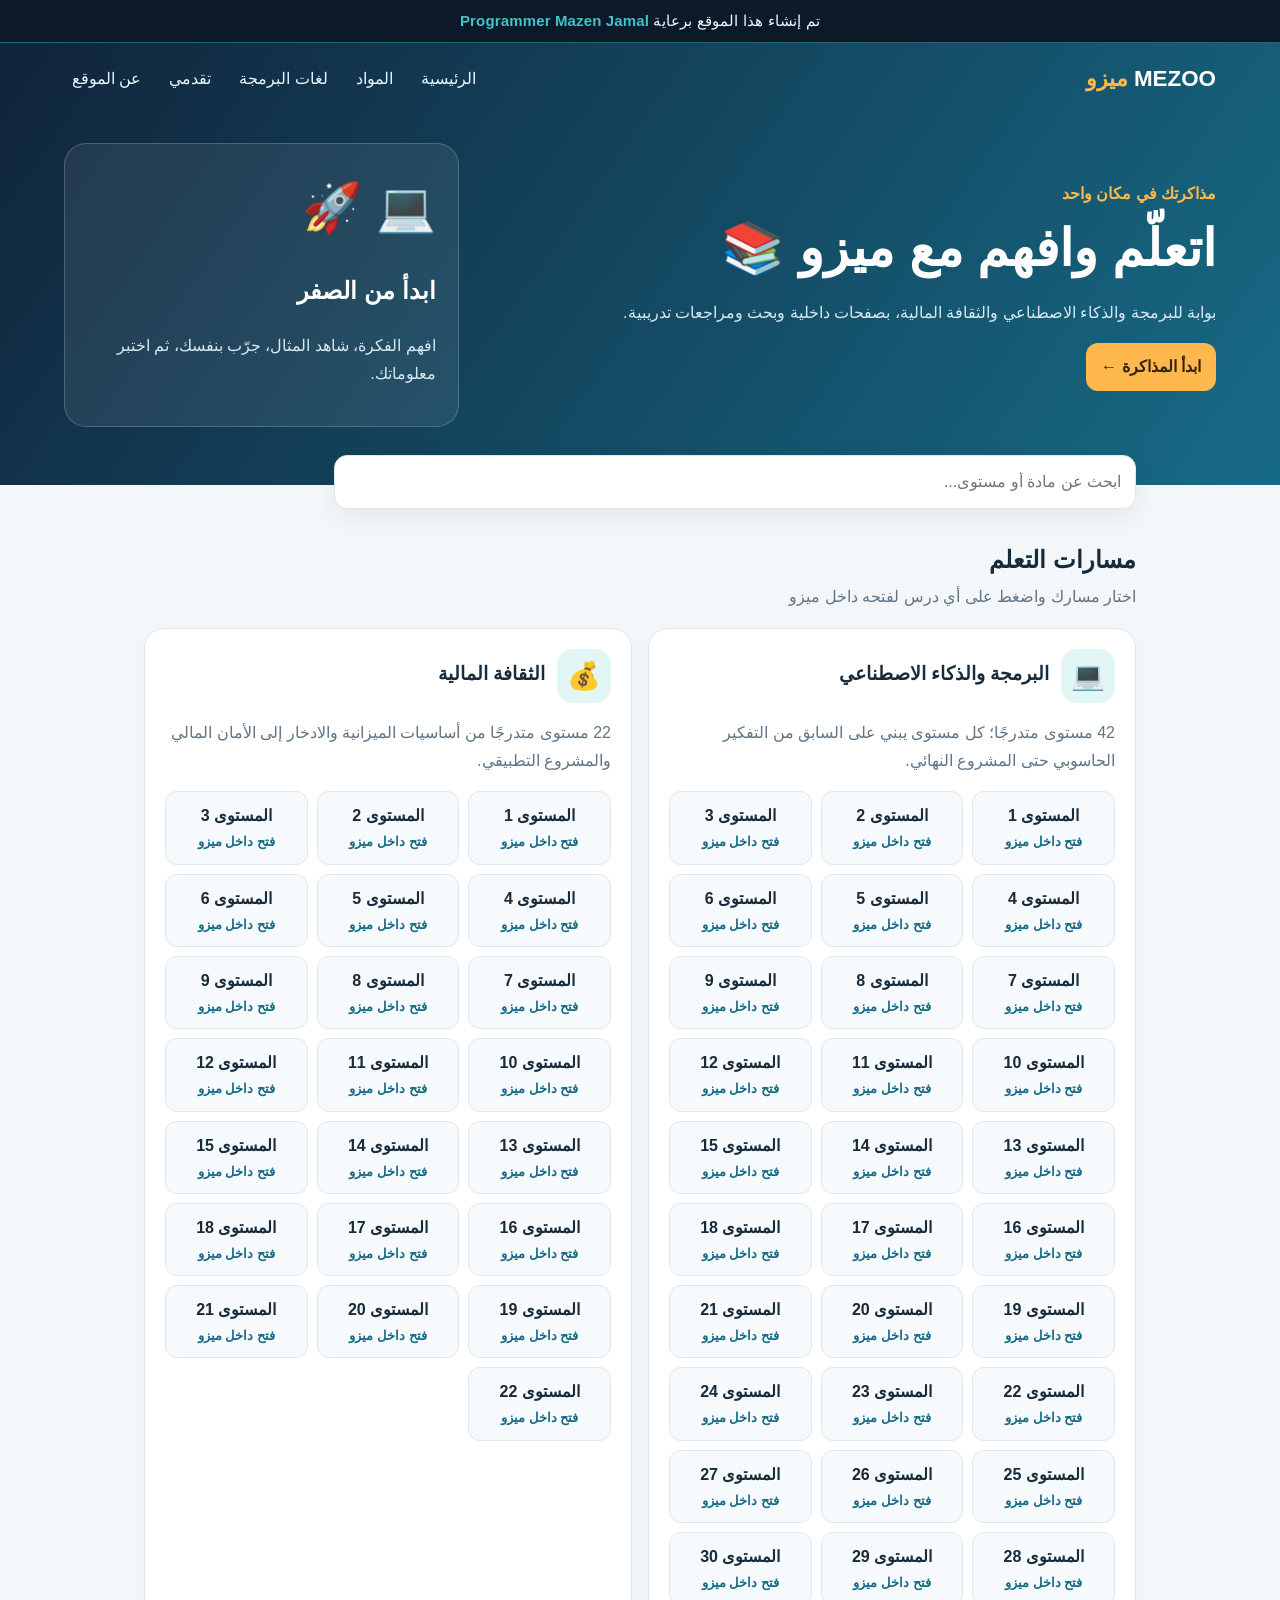
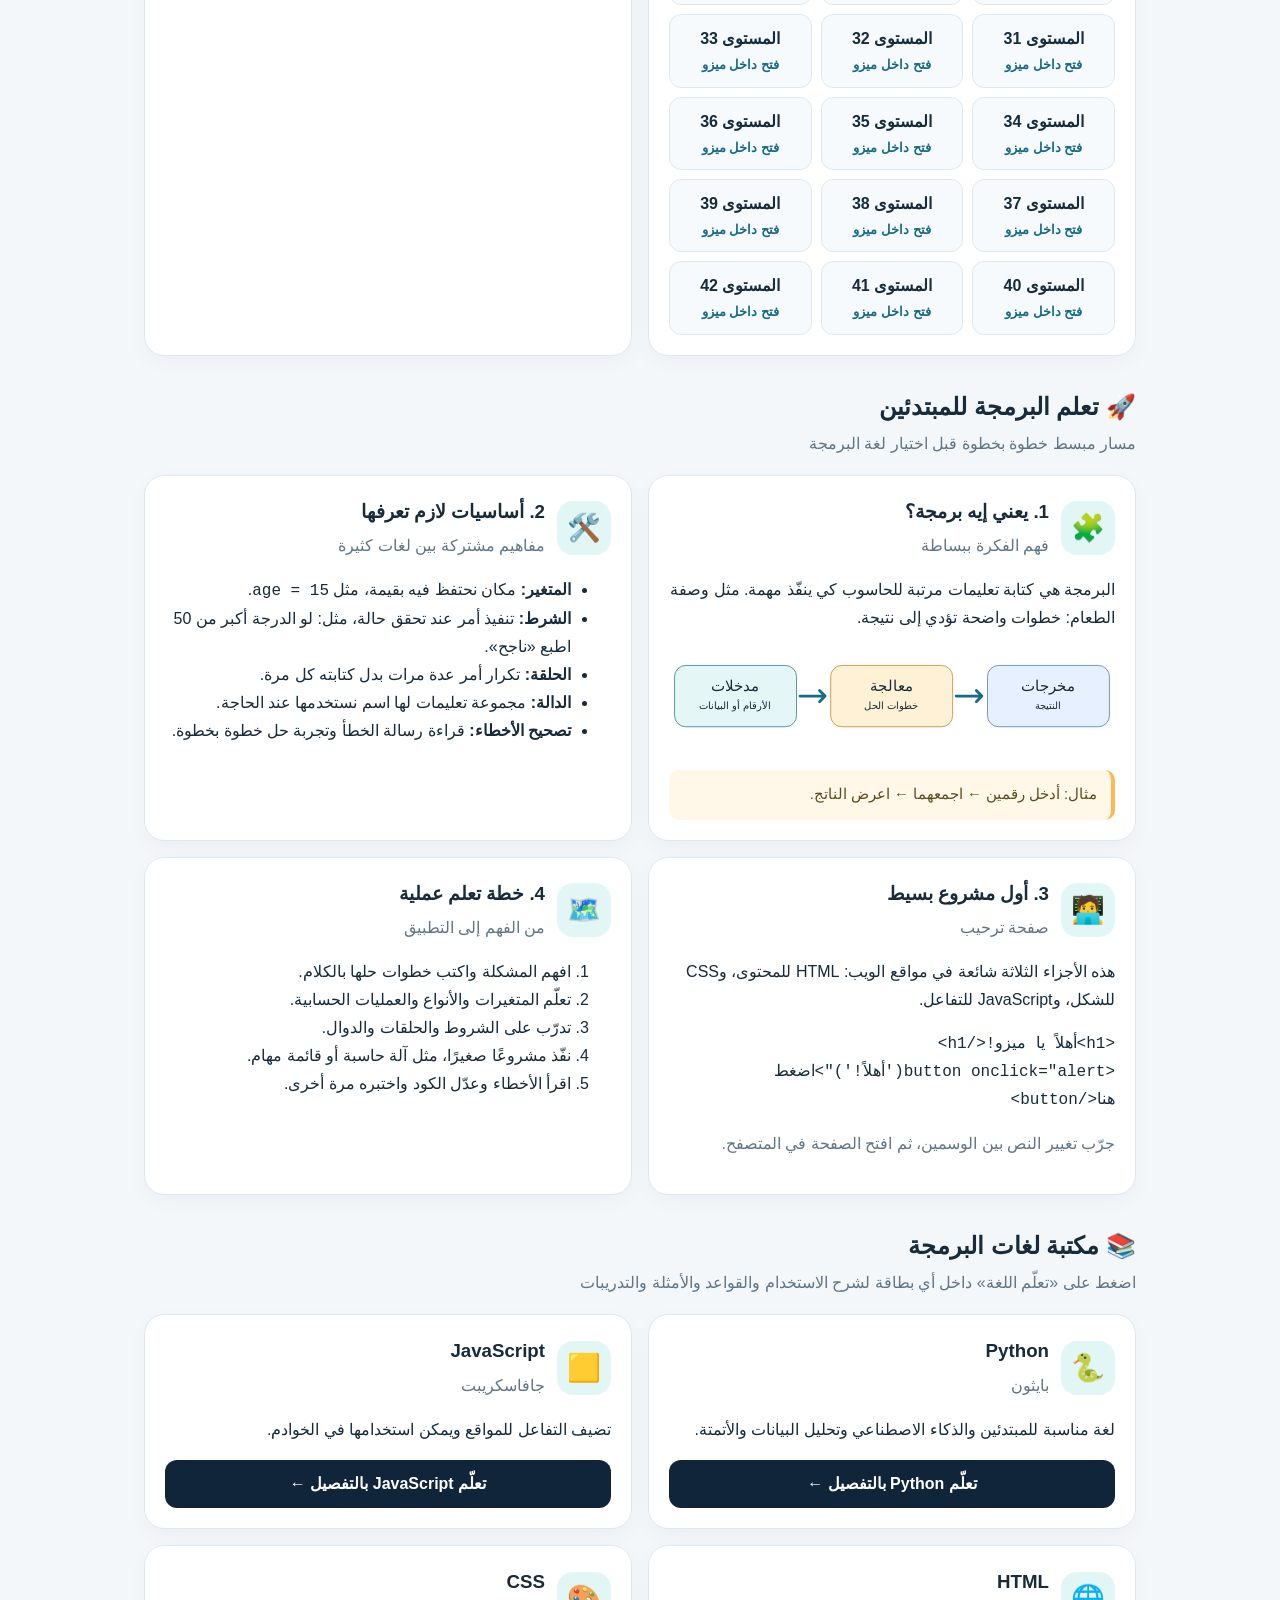
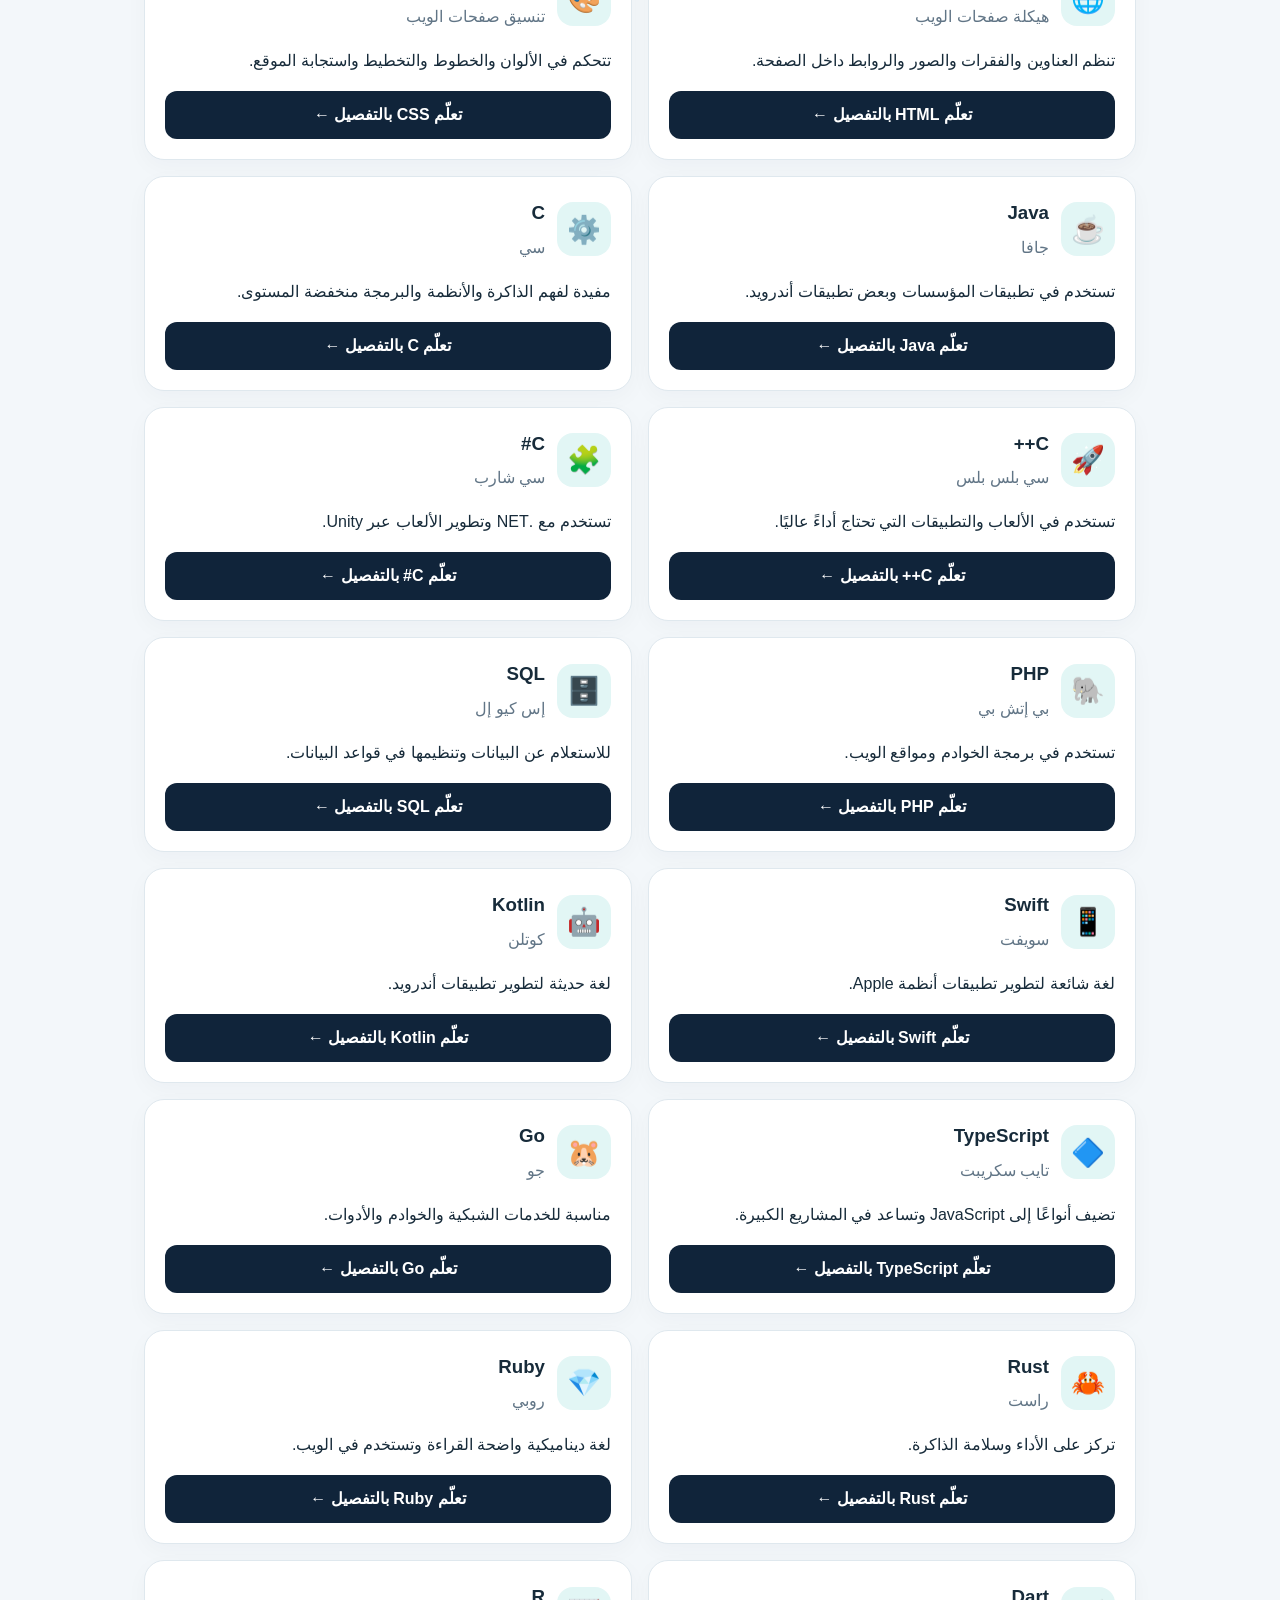
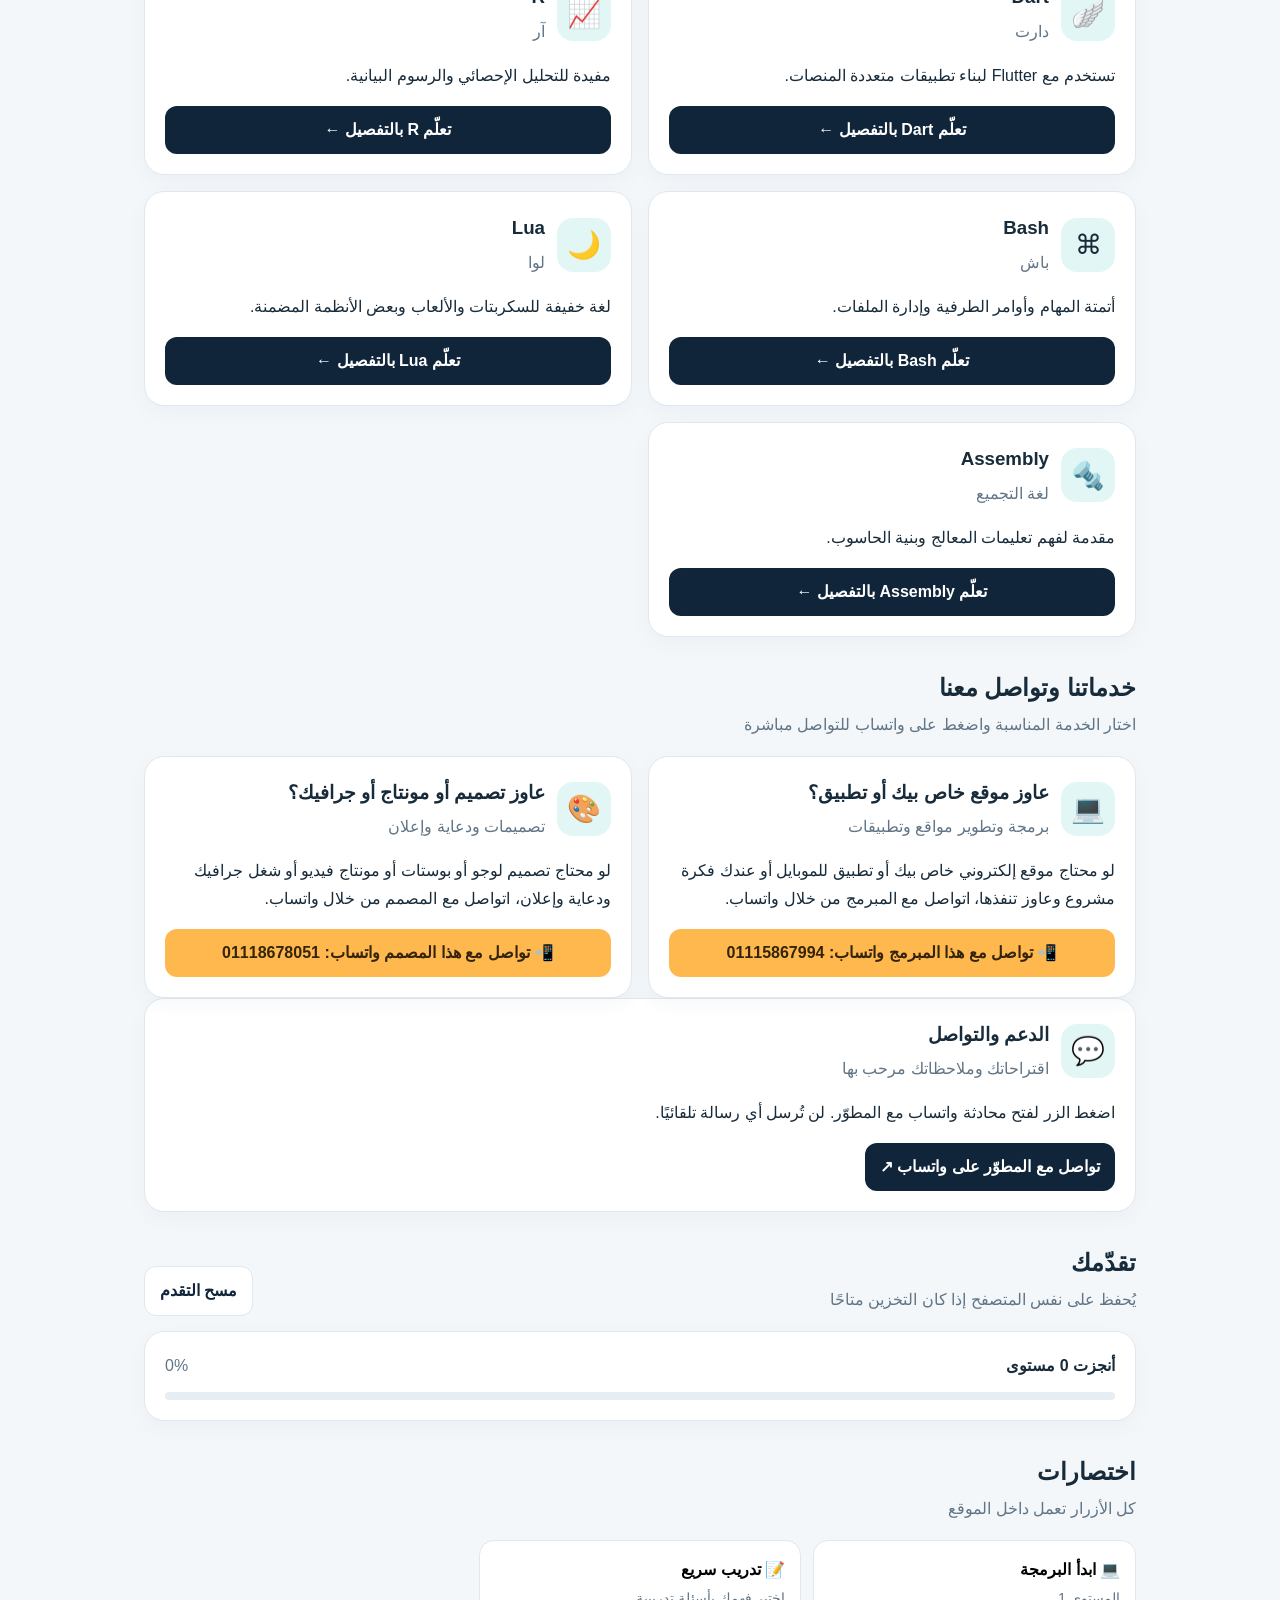
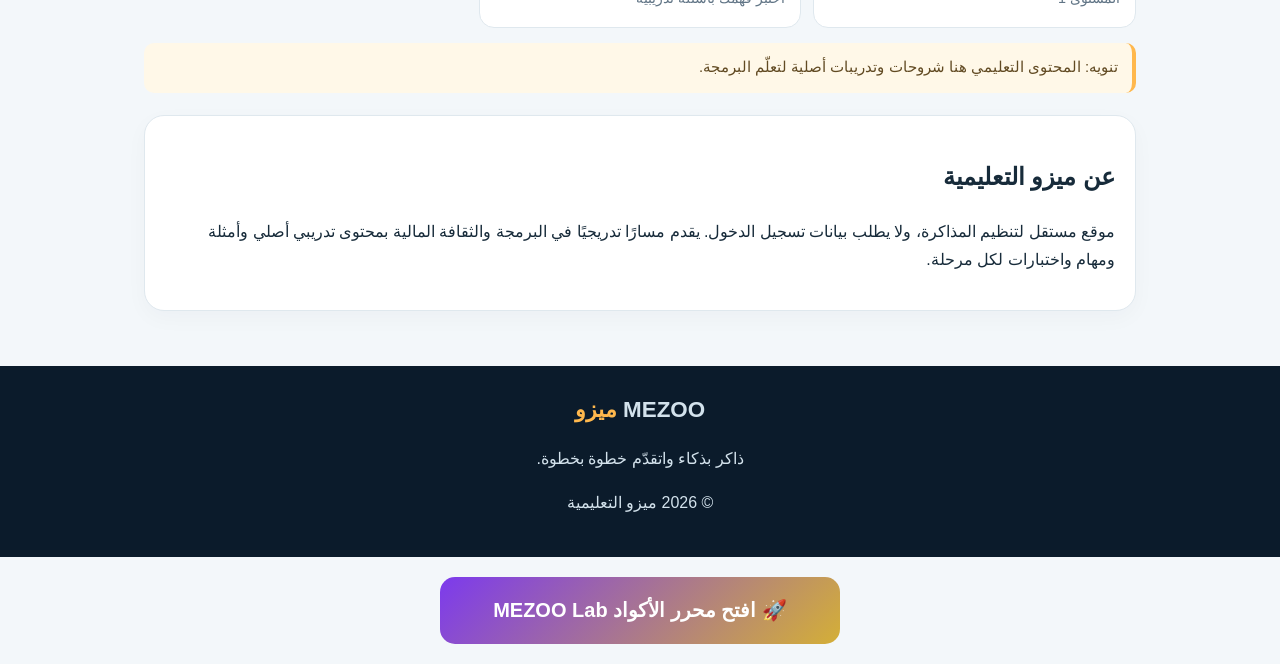
==== commit c8485cea: "Add link to MEZOO Lab in index.html" ====
--- a/index.html
+++ b/index.html
@@ -31,12 +31,17 @@
 @media(max-width:520px){.exercise-grid{grid-template-columns:1fr}.roadmap{grid-template-columns:1fr}.language-hero{gap:12px}}
 .creator-credit{padding:8px 14px;text-align:center;background:#0b1928;color:#eafcff;font-size:clamp(12px,2.8vw,15px);letter-spacing:.15px;border-bottom:1px solid rgba(64,196,200,.45)}.creator-credit strong{color:#40c4c8;font-weight:800}
 </style>
+ <link rel="manifest" href="./manifest.json">
+<meta name="theme-color" content="#111827">
 </head>
 <body>
 <div class="creator-credit" role="note" aria-label="رعاية الموقع">تم إنشاء هذا الموقع برعاية <strong>Programmer Mazen Jamal</strong></div>
 <header class="top">
 <nav class="nav"><div class="logo">MEZOO <span>ميزو</span></div><div class="navlinks"><a href="#home" data-nav="home">الرئيسية</a><a href="#subjects" data-nav="subjects">المواد</a><a href="#languages" data-nav="languages">لغات البرمجة</a><a href="#progress" data-nav="progress">تقدمي</a><a href="#about" data-nav="about">عن الموقع</a></div></nav>
 <div class="hero"><div><div class="eyebrow">مذاكرتك في مكان واحد</div><h1>اتعلّم وافهم مع ميزو 📚</h1><p>بوابة للبرمجة والذكاء الاصطناعي والثقافة المالية، بصفحات داخلية وبحث ومراجعات تدريبية.</p><button class="btn primary" id="startBtn">ابدأ المذاكرة ←</button></div><div class="hero-box"><div class="emoji">💻 🚀</div><h2>ابدأ من الصفر</h2><p>افهم الفكرة، شاهد المثال، جرّب بنفسك، ثم اختبر معلوماتك.</p></div></div>
+ <button class="btn primary" id="installBtn" hidden>
+  📲 تثبيت MEZOO Academy
+ </button>
 </header>
 <main class="wrap">
 <div id="homeView">
@@ -325,5 +330,50 @@
 $('#closeLanguage').addEventListener('click',()=>$('#languageReader').classList.add('hidden'));
 
 $('#year').textContent=new Date().getFullYear();updateProgress();
+if ("serviceWorker" in navigator) {
+  window.addEventListener("load", () => {
+    navigator.serviceWorker.register("./service-worker.js")
+      .catch(error => console.error(error));
+  });
+}
+ let deferredInstallPrompt;
+const installBtn = document.getElementById("installBtn");
+
+window.addEventListener("beforeinstallprompt", (event) => {
+  event.preventDefault();
+  deferredInstallPrompt = event;
+  installBtn.hidden = false;
+});
+
+installBtn.addEventListener("click", async () => {
+  if (!deferredInstallPrompt) {
+    alert("لتثبيت MEZOO Academy، افتح قائمة Chrome ثم اختر إضافة إلى الشاشة الرئيسية.");
+    return;
+  }
+
+  deferredInstallPrompt.prompt();
+  await deferredInstallPrompt.userChoice;
+  deferredInstallPrompt = null;
+  installBtn.hidden = true;
+});
+
+window.addEventListener("appinstalled", () => {
+  installBtn.hidden = true;
+});
 </script>
-</body></html>+ <a href="lab.html" style="
+display:block;
+margin:20px auto;
+padding:16px;
+max-width:400px;
+text-align:center;
+background:linear-gradient(135deg,#7c3aed,#d4af37);
+color:white;
+text-decoration:none;
+font-size:20px;
+font-weight:bold;
+border-radius:15px;
+">
+🚀 افتح محرر الأكواد MEZOO Lab
+ </a>
+</body></html>
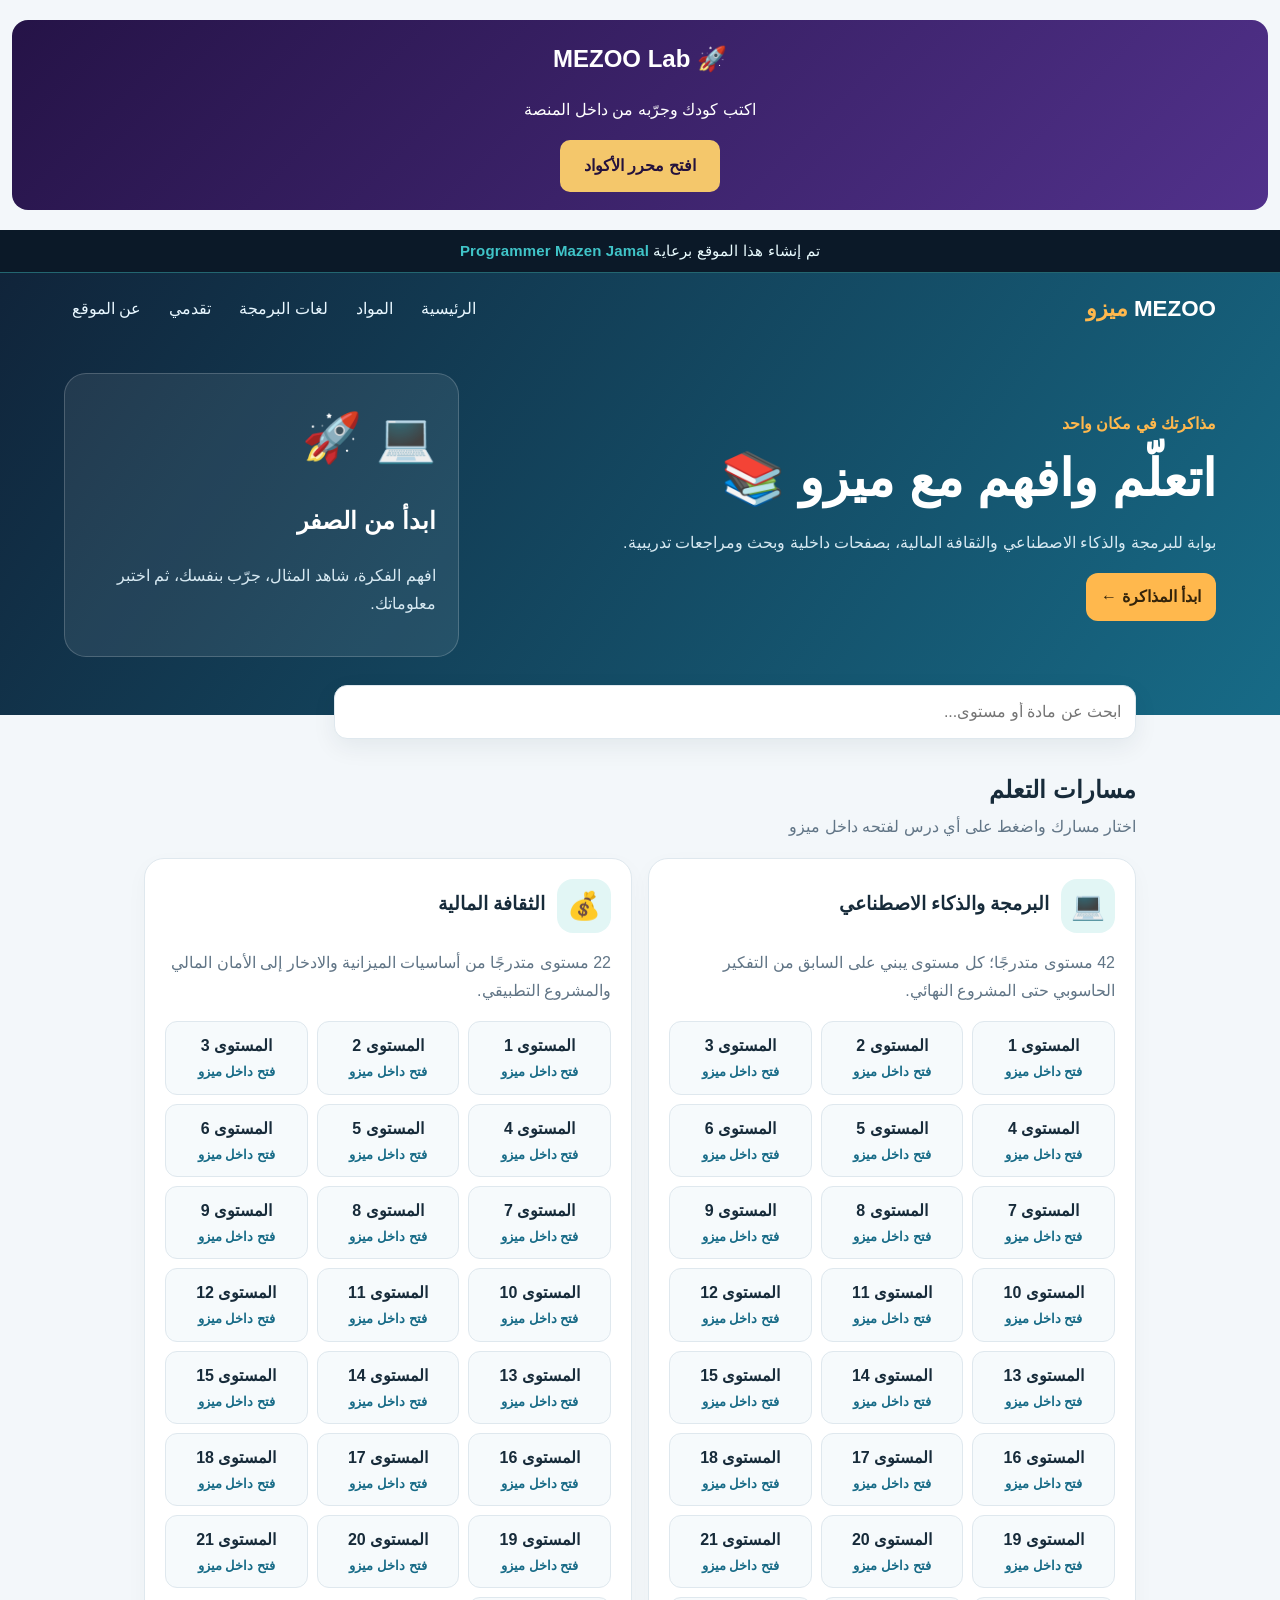
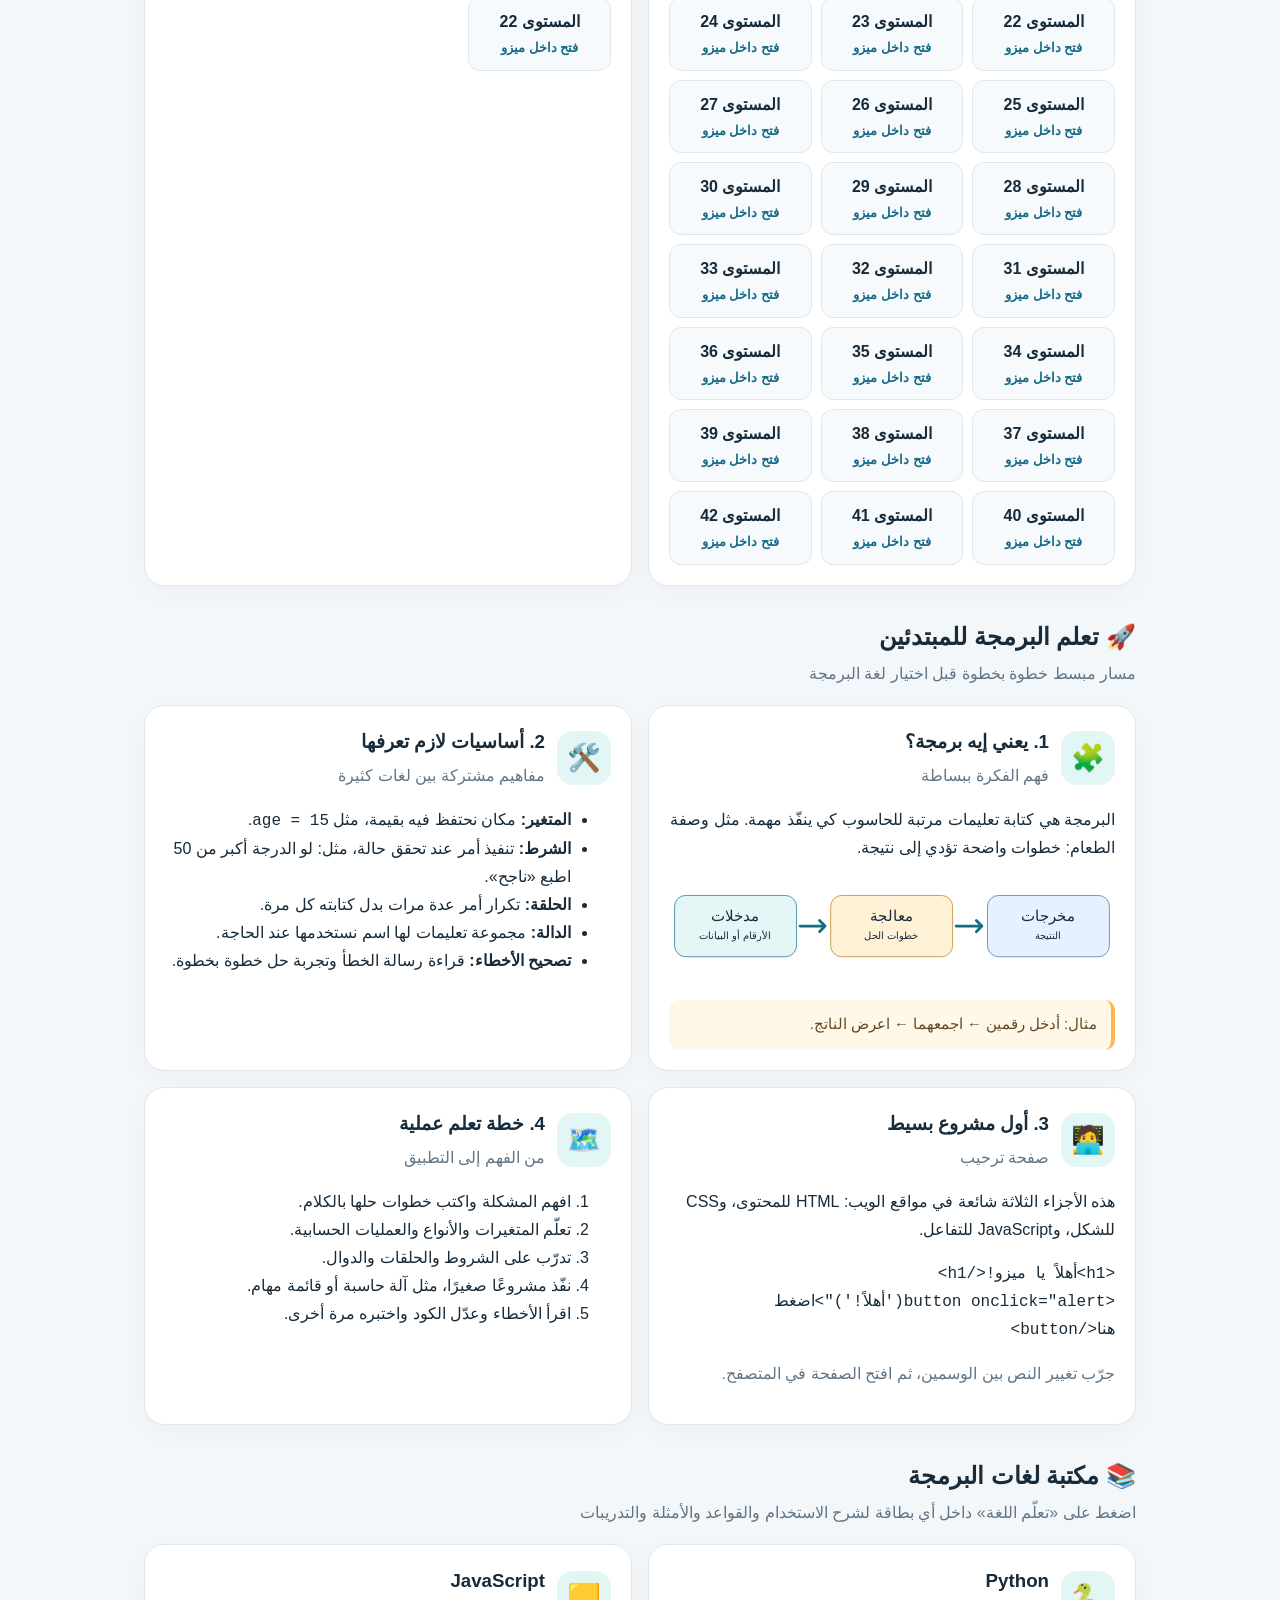
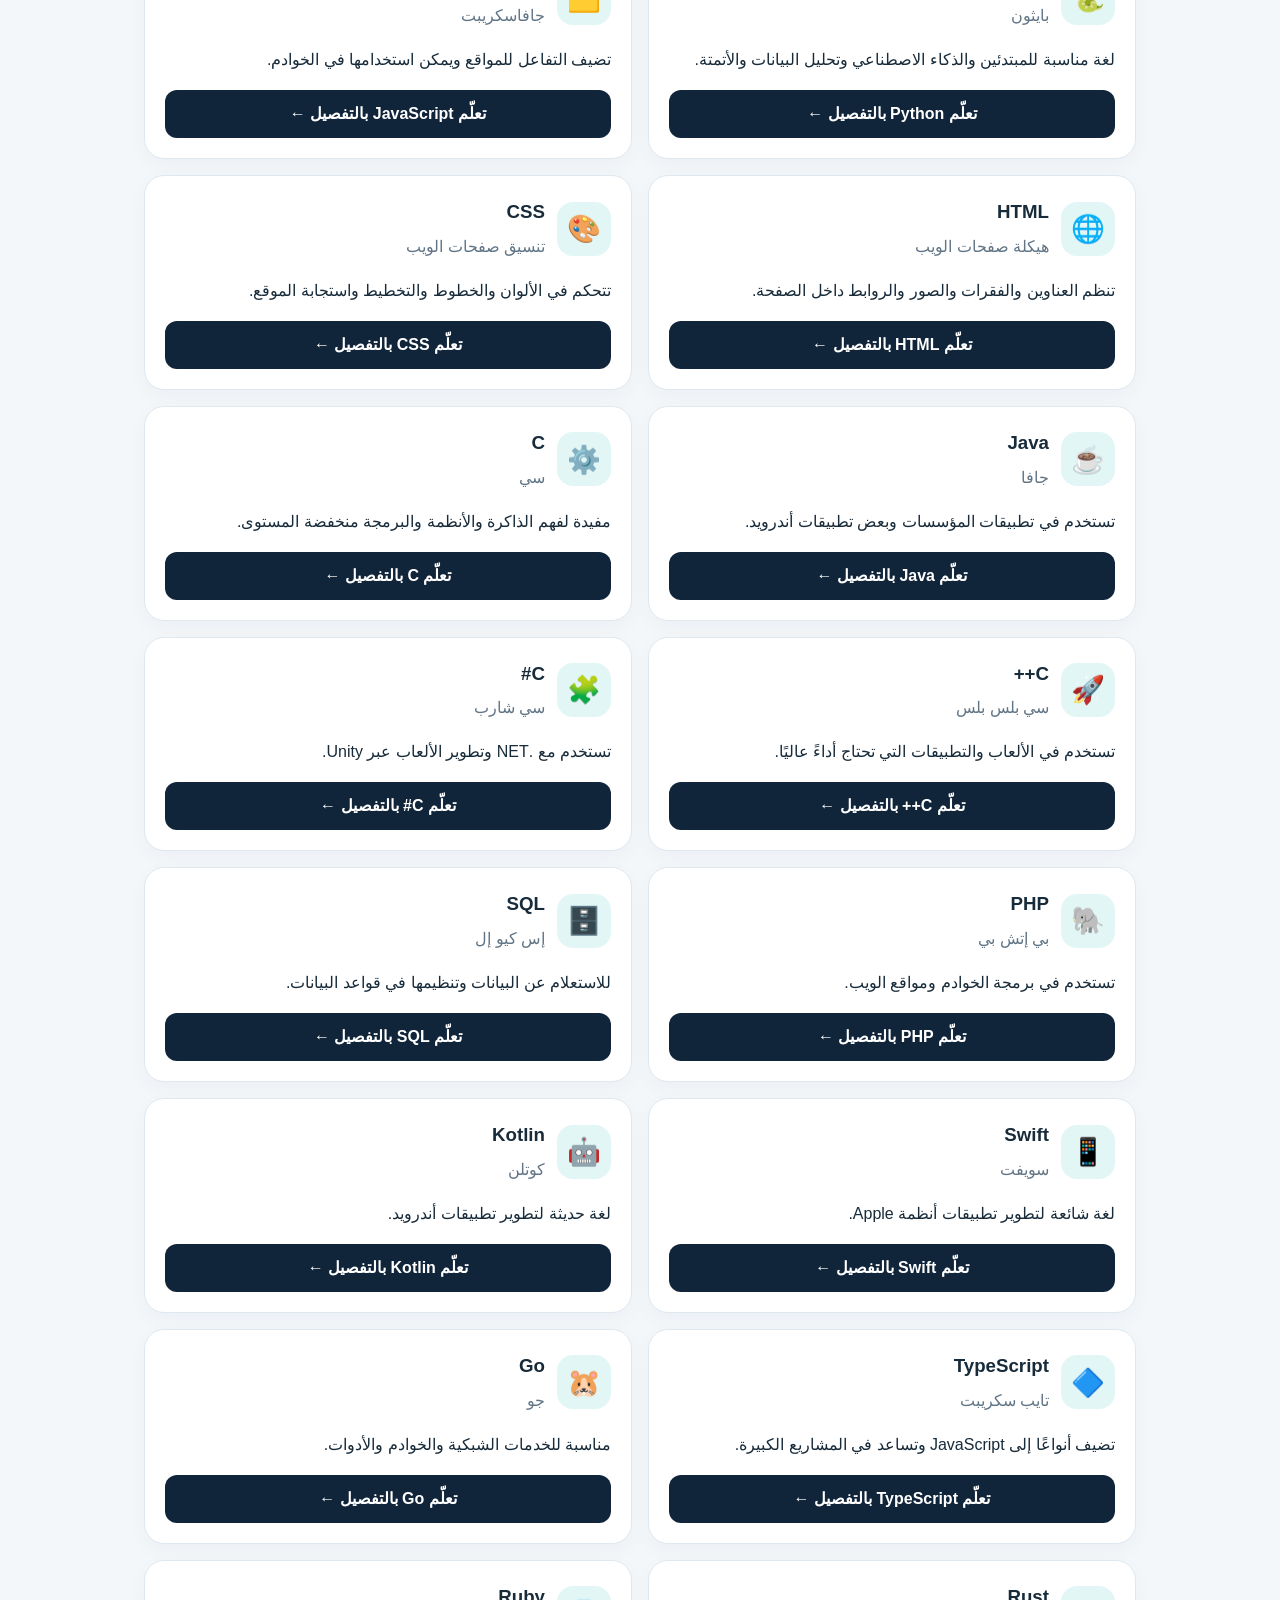
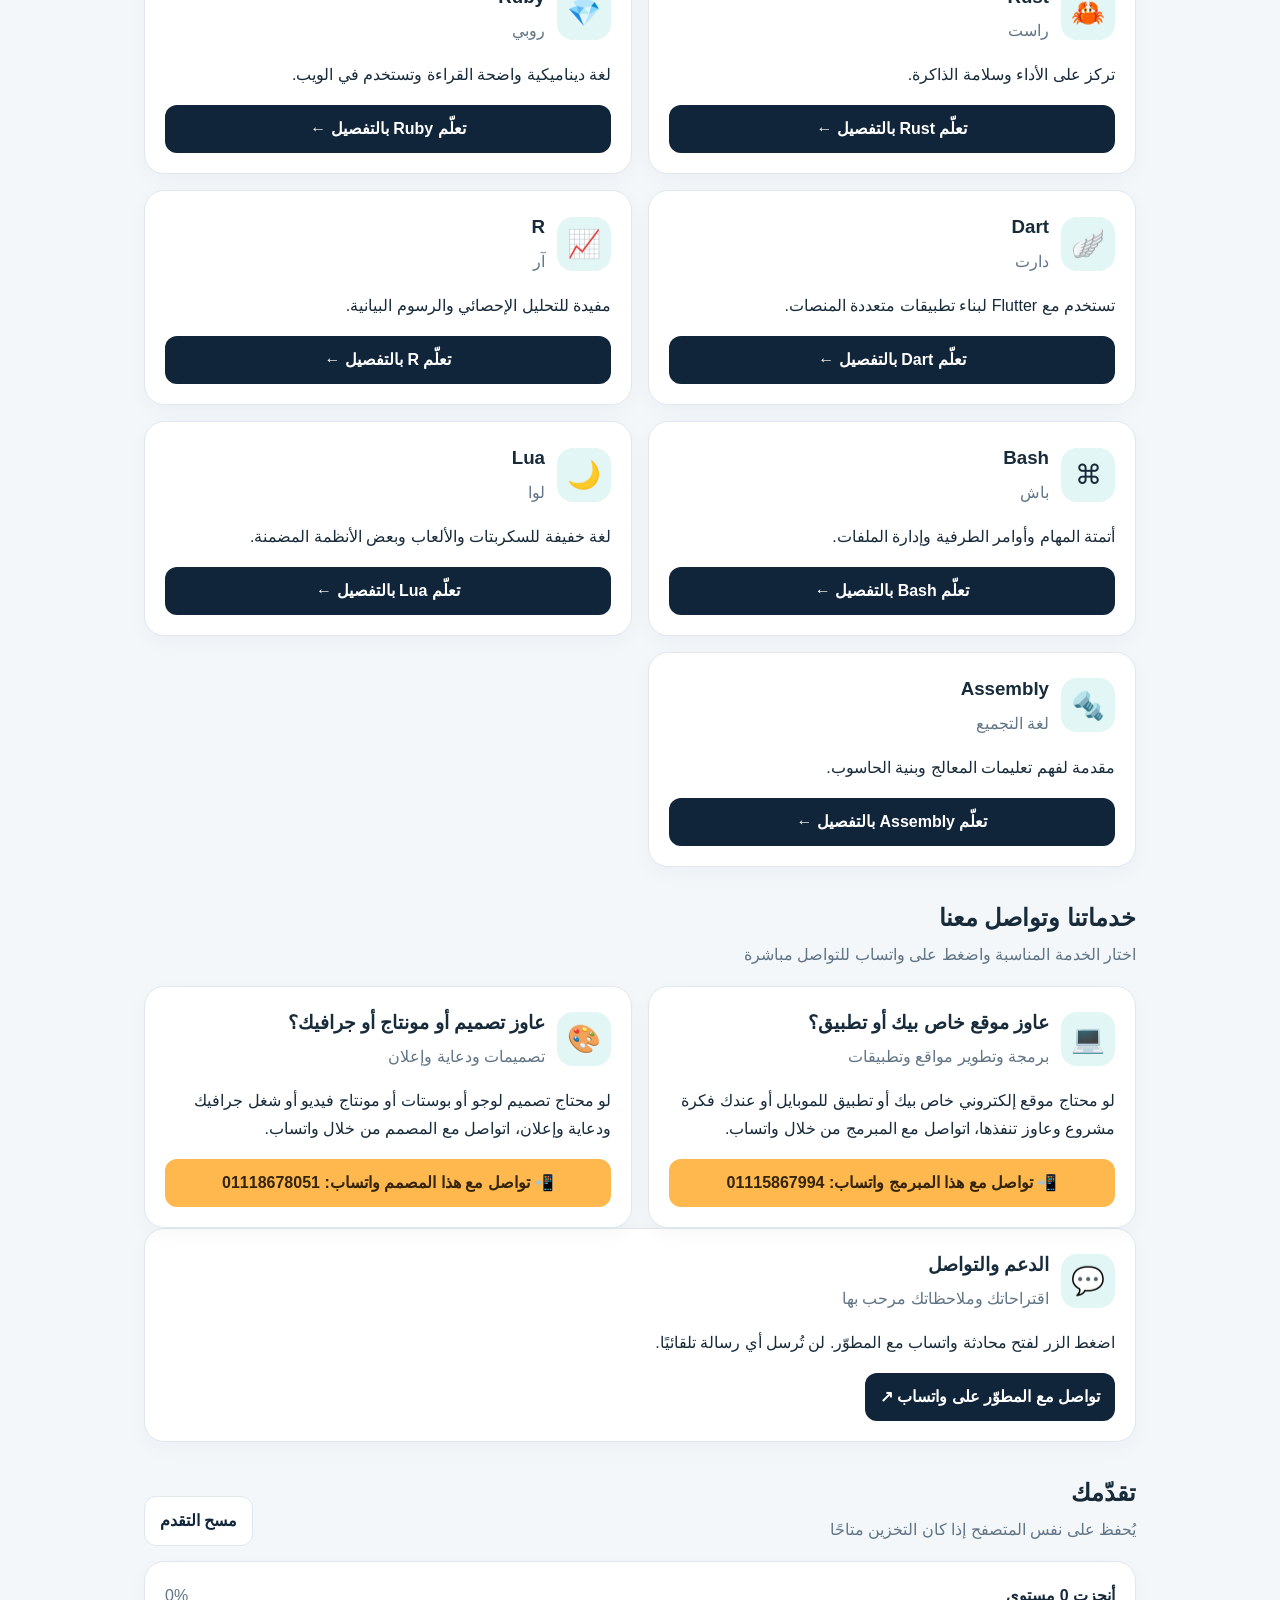
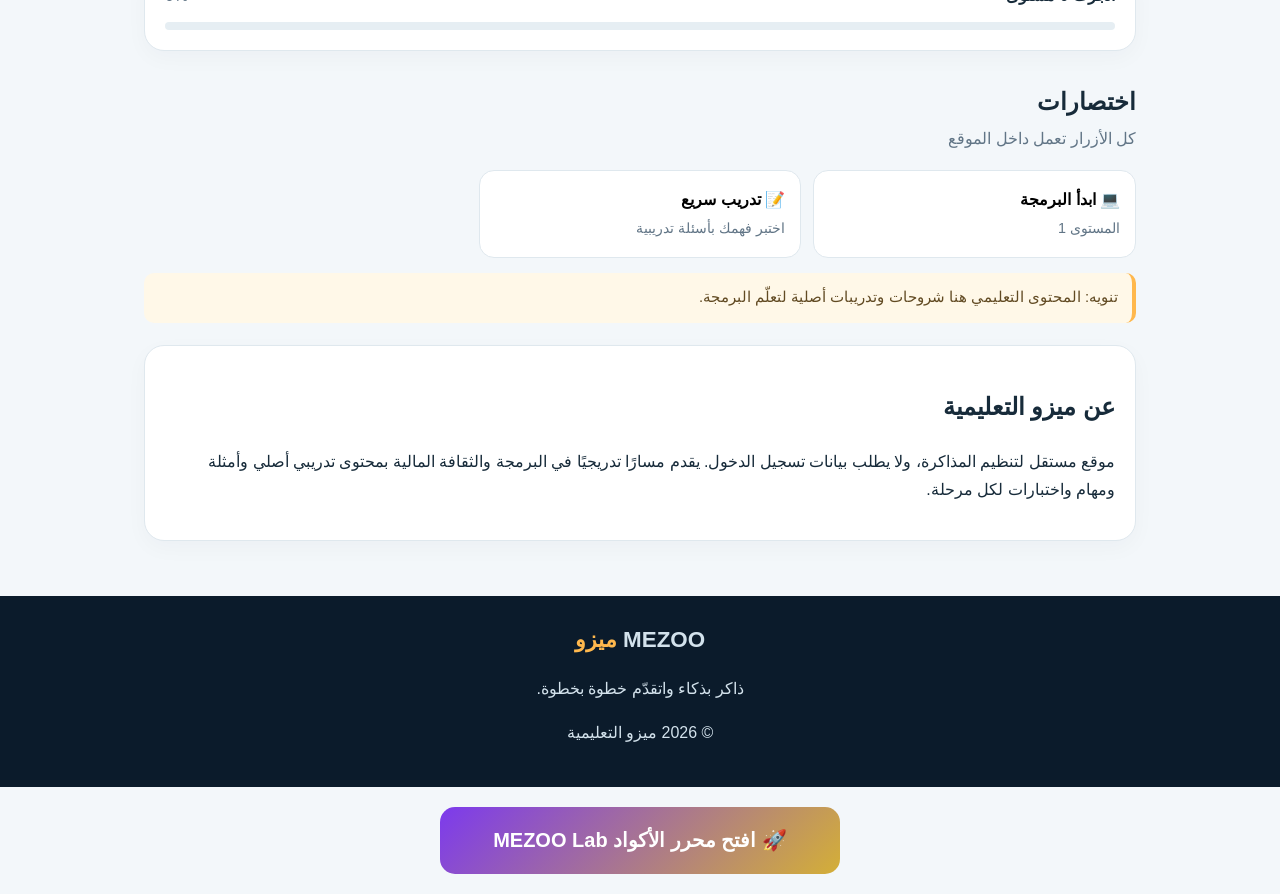
==== commit 2a8b0d69: "Add MEZOO Lab section to index.html Added a new section for MEZOO Lab with a call to action." ====
--- a/index.html
+++ b/index.html
@@ -35,6 +35,13 @@
 <meta name="theme-color" content="#111827">
 </head>
 <body>
+ <section style="margin:20px 12px;padding:18px;text-align:center;border-radius:16px;background:linear-gradient(135deg,#251347,#51318b);color:white;">
+  <h2 style="margin:0 0 10px;">🚀 MEZOO Lab</h2>
+  <p>اكتب كودك وجرّبه من داخل المنصة</p>
+  <a href="lab.html" style="display:inline-block;padding:12px 24px;background:#f4c76b;color:#24123d;border-radius:10px;text-decoration:none;font-weight:bold;">
+    افتح محرر الأكواد
+  </a>
+ </section>
 <div class="creator-credit" role="note" aria-label="رعاية الموقع">تم إنشاء هذا الموقع برعاية <strong>Programmer Mazen Jamal</strong></div>
 <header class="top">
 <nav class="nav"><div class="logo">MEZOO <span>ميزو</span></div><div class="navlinks"><a href="#home" data-nav="home">الرئيسية</a><a href="#subjects" data-nav="subjects">المواد</a><a href="#languages" data-nav="languages">لغات البرمجة</a><a href="#progress" data-nav="progress">تقدمي</a><a href="#about" data-nav="about">عن الموقع</a></div></nav>
